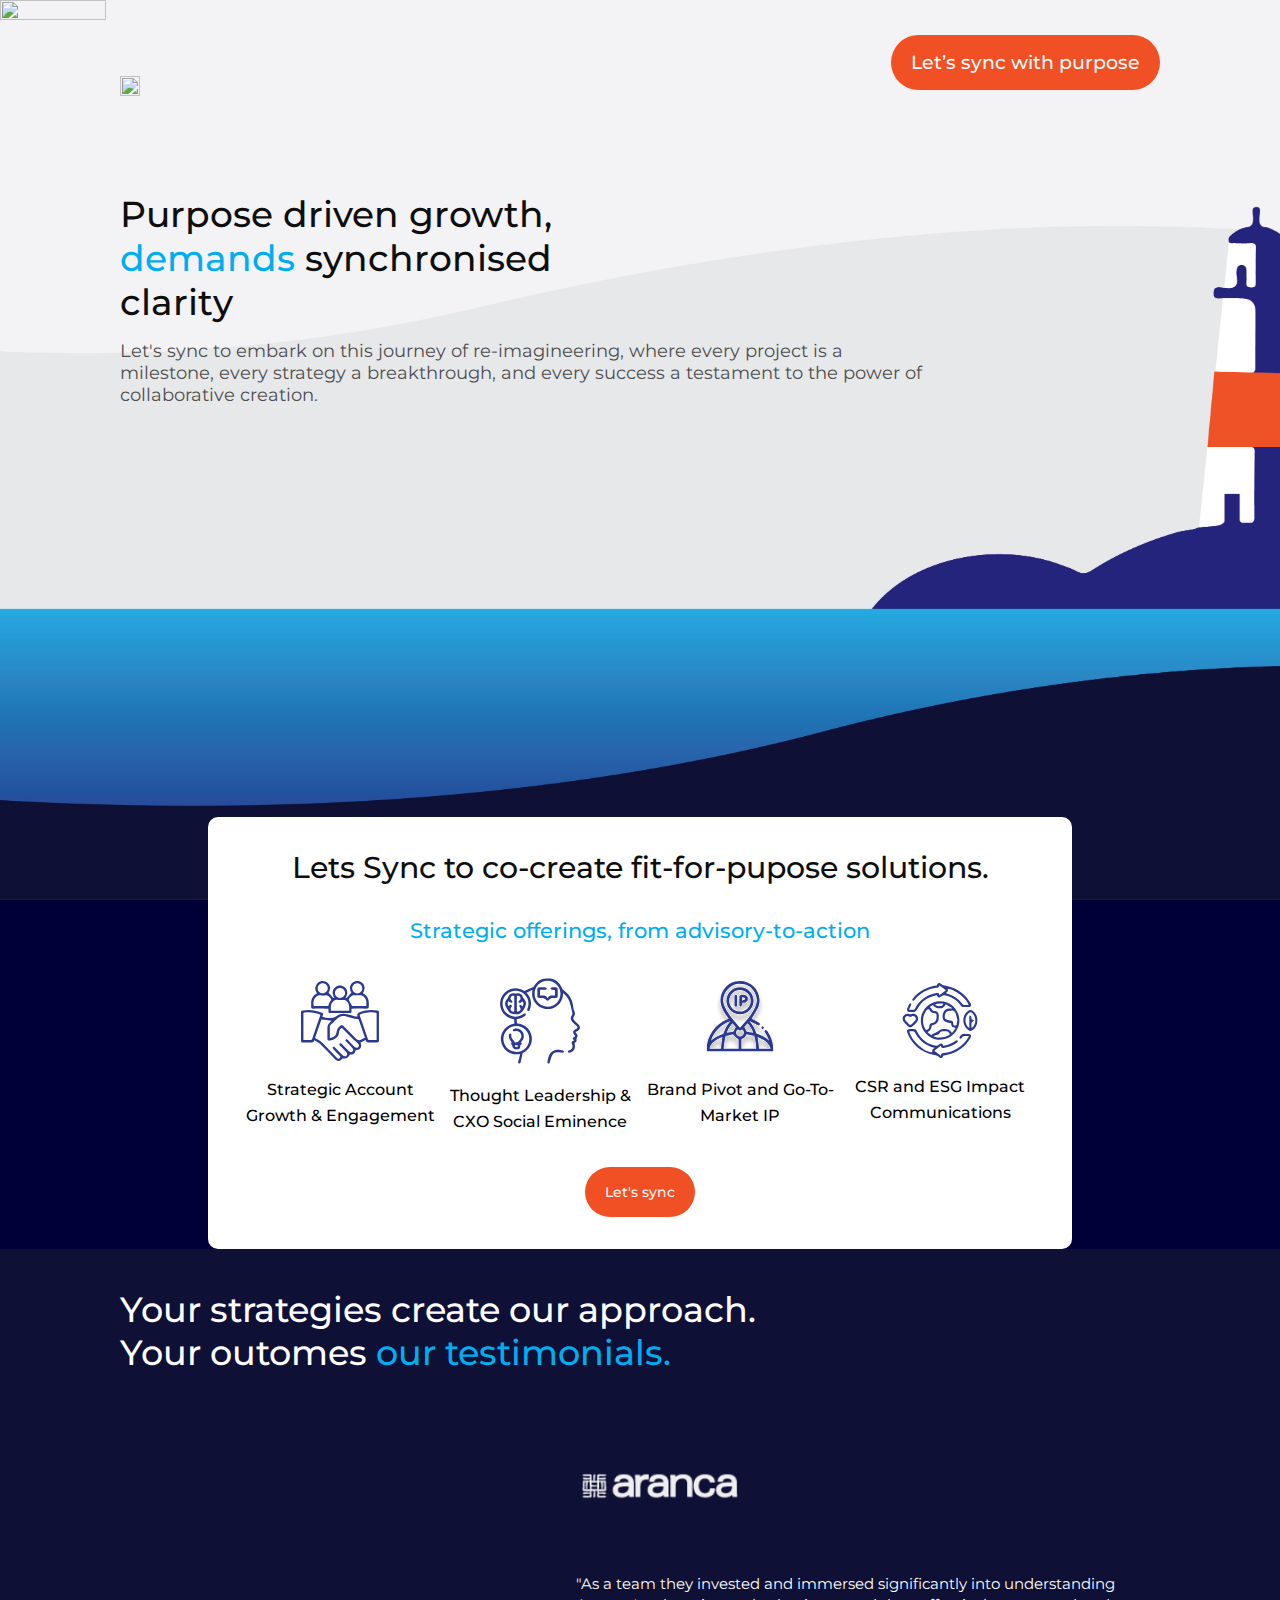
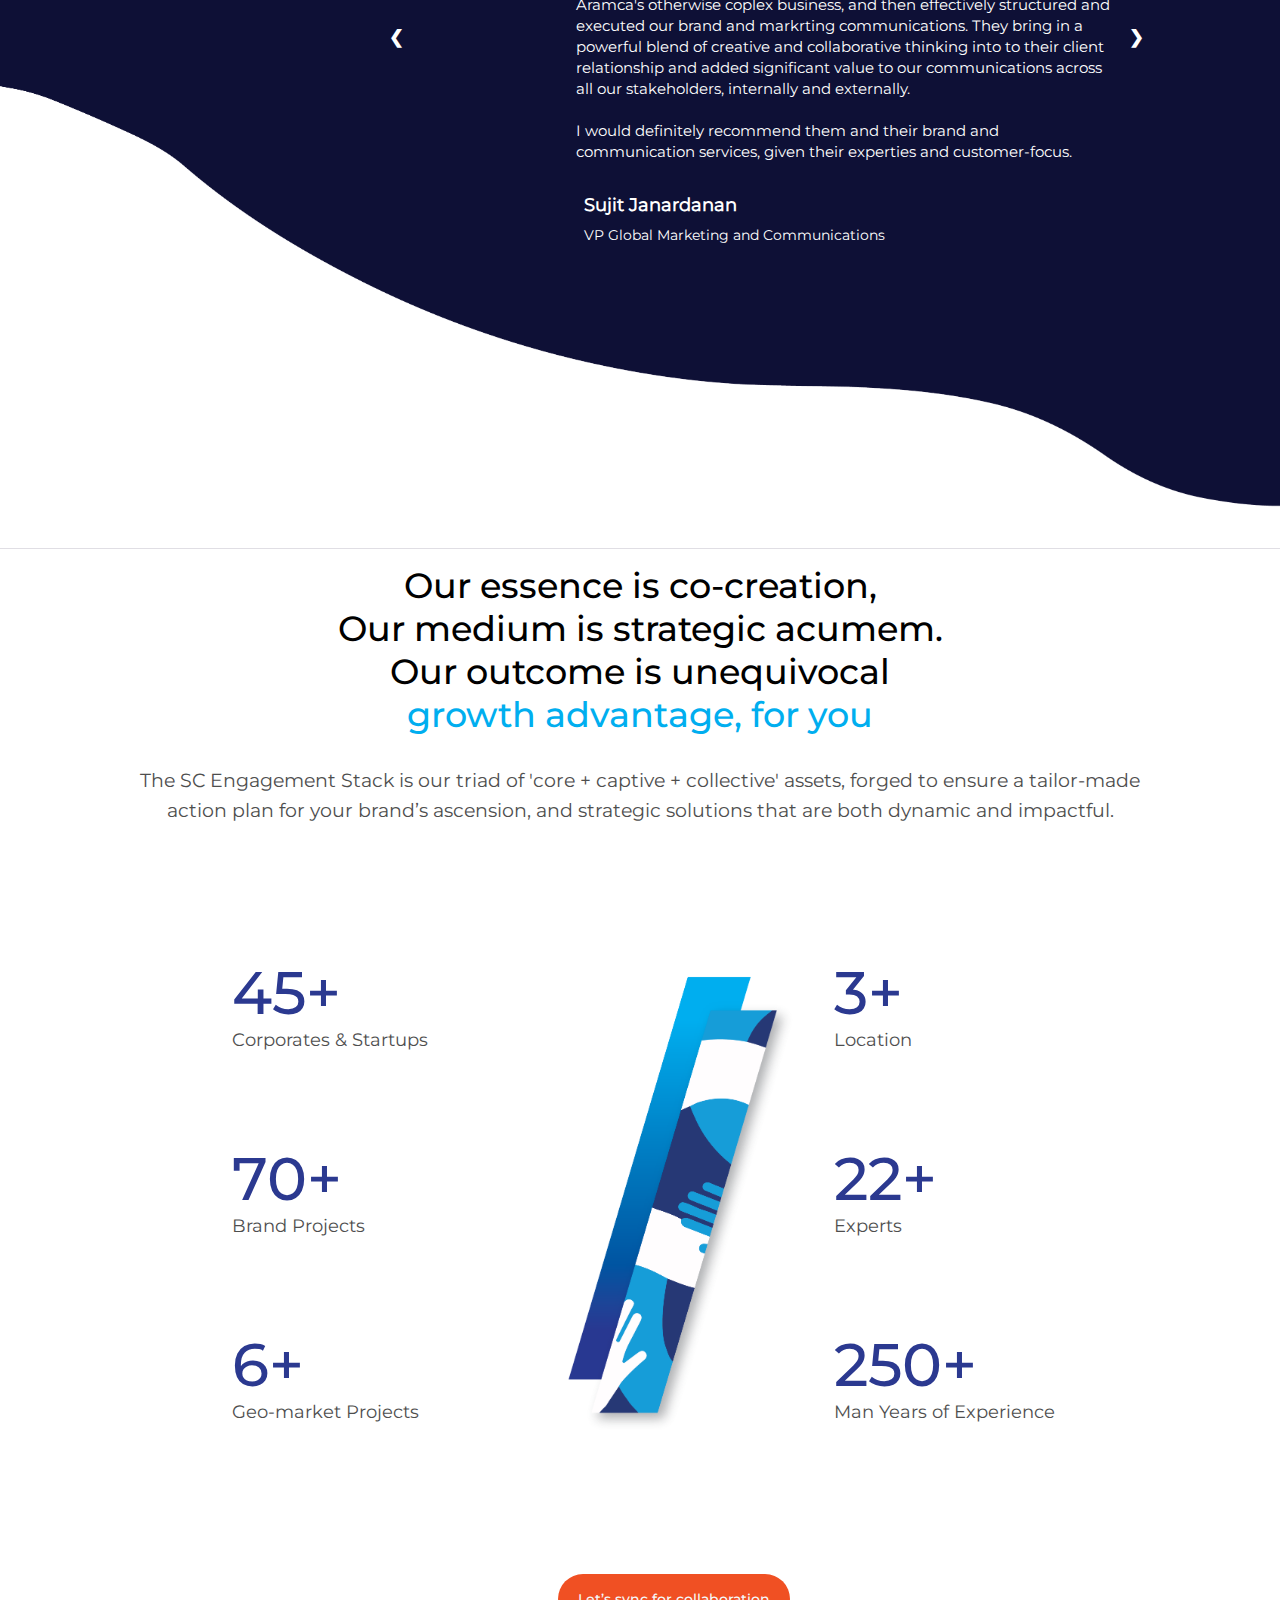
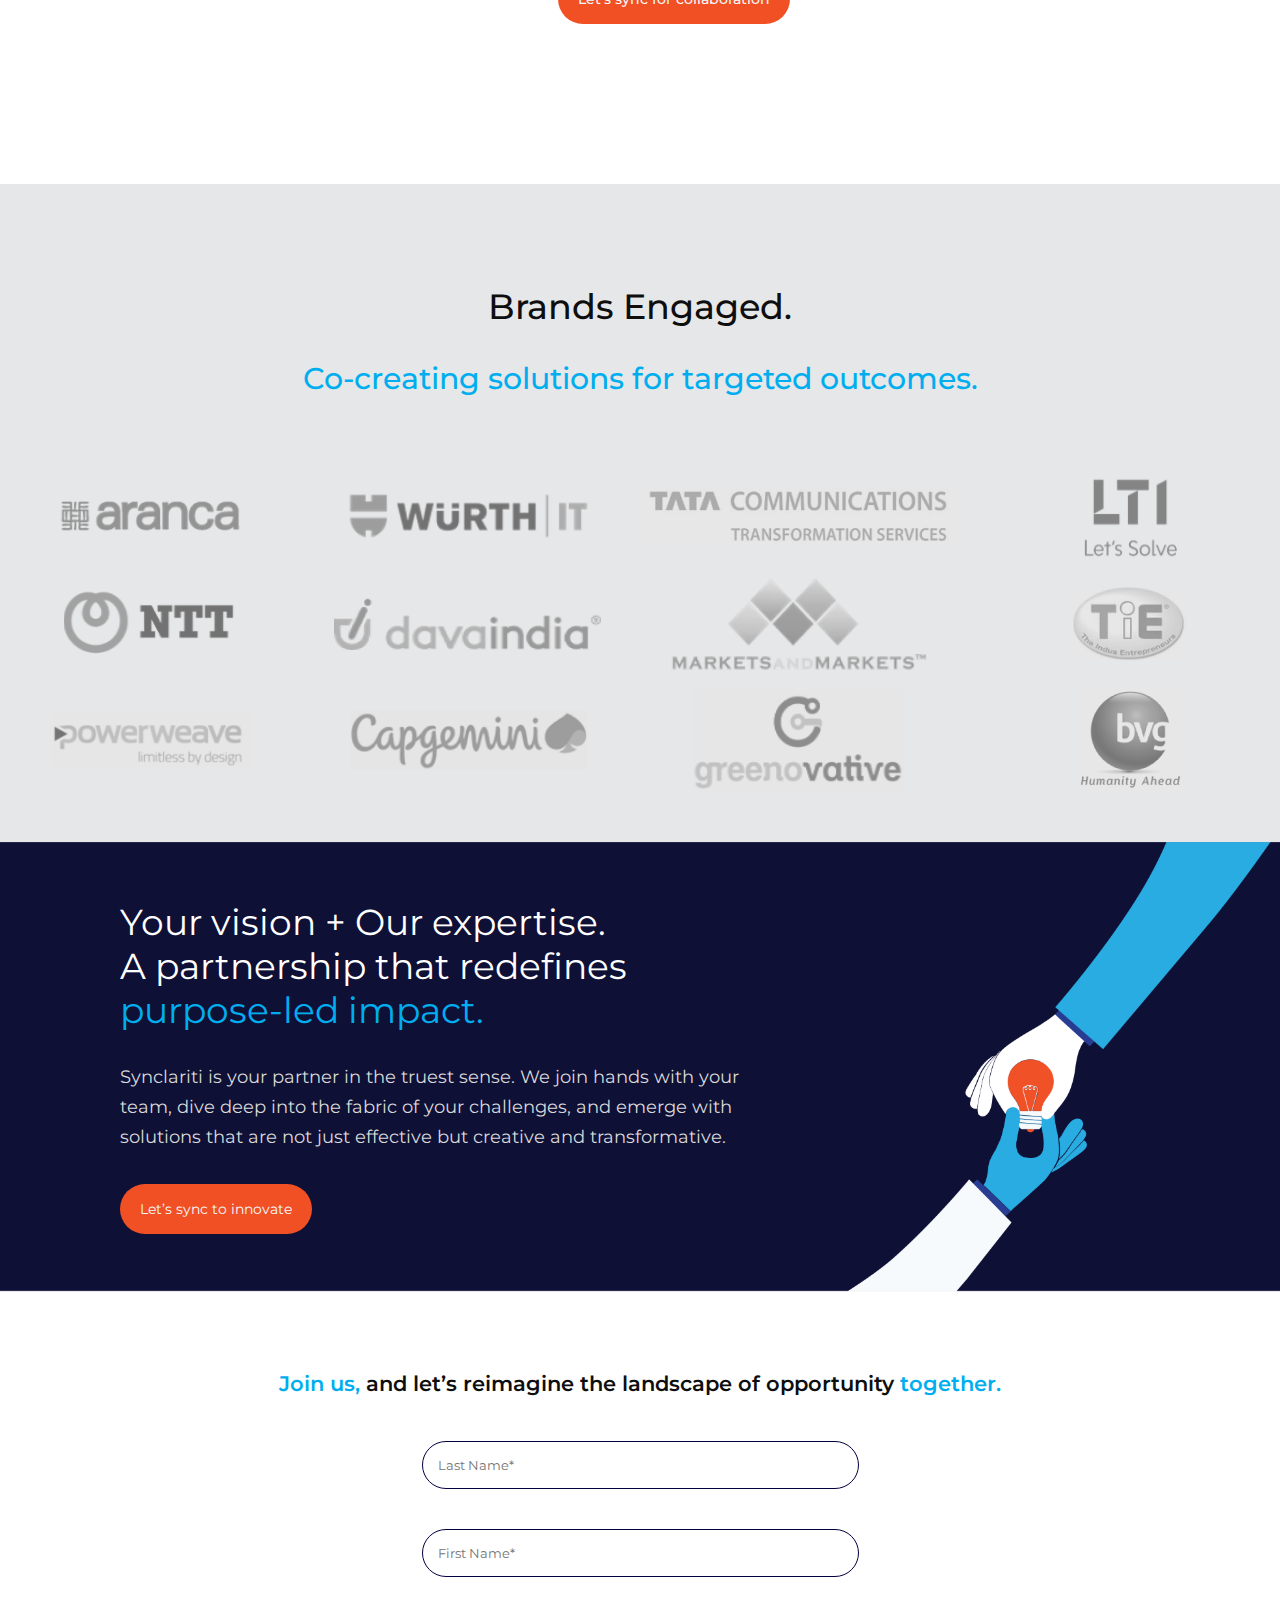
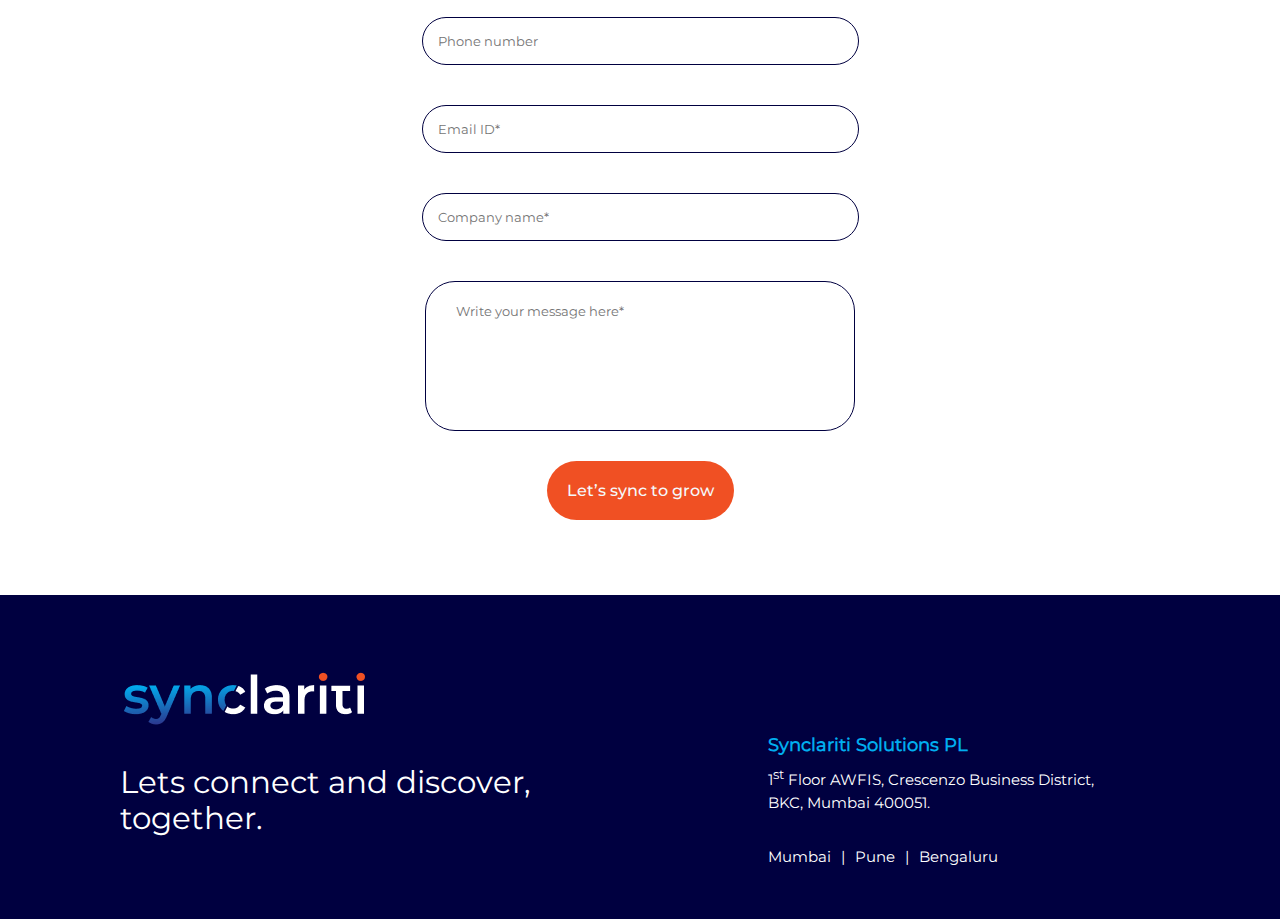
==== synclariti/index.html @ 6f20630c "added sync site" ====
<!DOCTYPE html>
<html lang="en">

<head>
    <meta charset="UTF-8">
    <meta name="viewport" content="width=device-width, initial-scale=1.0">
    <link rel="stylesheet" href="style.css" />
    <link rel="preconnect" href="https://fonts.googleapis.com">
    <link rel="preconnect" href="https://fonts.gstatic.com" crossorigin>
    <link href="https://fonts.googleapis.com/css2?family=Montserrat:ital,wght@0,100..900;1,100..900&display=swap"
        rel="stylesheet">
    <title>Synclariti</title>
</head>

<body>
    <div class="custom-conatiner menu-wrapper" id="menu-wrapper">
        <div class="logo-wrapper">
            <img loading="lazy"
                src="https://cdn.builder.io/api/v1/image/assets/TEMP/ea1a402ba378a4f7517fbd61ade3b7b4568b578789d5c1978afd604f2c30539d?"
                class="orange-icon" />
            <img loading="lazy"
                src="https://cdn.builder.io/api/v1/image/assets/TEMP/a5e88022f7d9d9c5d3aa1eba8a6ec6a5436bbf767957d8e5ebe61a627350c5ad?"
                class="logo-img" />
        </div>
        <a class="sync-button" href="#contact-form">Let’s sync with purpose</a>
    </div>
    <!-- first-section-banner -->
    <div class="custom-conatiner first-section-banner">
        <div class="hero-info">
            <div class="hero-heading">Purpose driven growth,
                <span>demands</span> synchronised clarity
            </div>
            <div class="hero-desc">
                Let's sync to embark on this journey of re-imagineering, where every project is a milestone, every
                strategy
                a breakthrough, and every success a testament to the power of collaborative creation.
            </div>
        </div>
        <div class="visible-mobile"></div>
    </div>
    <div class="custom-conatiner solution-section-container">
        <div class="solution-section-wrapper">
            <div class="soultion-heading">Lets Sync to co-create fit-for-pupose solutions.</div>
            <div class="solution-info">Strategic offerings, from advisory-to-action</div>
            <div class="solution-multi-wrapper">
                <div><img src="asstes/Layer_1.svg" alt="img-icons" />
                    <span>Strategic Account Growth & Engagement</span>
                </div>
                <div><img src="asstes/Layer_1 (1).svg" alt="img-icons" /><span>Thought Leadership &
                        CXO Social Eminence</span></div>
                <div><img src="asstes/Layer_1 (2).svg" alt="img-icons" /><span>Brand Pivot and
                        Go-To-Market IP</span></div>
                <div><img src="asstes/Layer_1 (3).svg" alt="img-icons" /><span>CSR and ESG Impact Communications</span>
                </div>
            </div>
            <a class="sync-to" href="#contact-form">Let's sync</a>

        </div>
    </div>
    <!-- TestimonialBanner-section -->
    <div class="custom-conatiner TestimonialBanner">
        <div class="testimonials-heading">Your strategies create our approach.</div>
        <div class="testimonials-heading">Your outomes <span style="color: #00AEEF;">our testimonials.</span></div>
        <!-- <div class="testimonials-info-wrapper">
            <div class="info-heading">
                <div><img src="asstes/circle-img.png" alt="circle-img" /></div>
                <div><img src="asstes/testimonials-logo.png" alt="logo" /></div>
            </div>
            <div class="content-details">
                <div class="testimonials-description">"As a team they invested and immersed significantly into
                    understanding Aramca's otherwise coplex business, and then effectively structured and executed our
                    brand and markrting communications. They bring in a powerful blend of creative and collaborative
                    thinking into to their client relationship and added significant value to our communications across
                    all our stakeholders, internally and externally.
                    <br>
                    <br>
                    I would definitely recommend them and their brand and communication services, given their experties
                    and customer-focus.
                </div>
                <div class="name-heading">Sujit Janardanan</div>
                <div class="descri-text">vp Global Marketing and Communications</div>
            </div>


        </div> -->
        <div class="slideshow-container">
            <div class="mySlides fade">
                <div class="slide">
                    <div class="testimonials-info-wrapper">
                        <div class="info-heading">
                            <!-- <div><img src="asstes/circle-img.png" alt="circle-img" style="display: none;" /></div> -->
                            <div class="silder-logo"><img src="asstes/testimonials-logo.png" alt="logo" /></div>
                        </div>
                        <div class="content-details">
                            <div class="testimonials-description">"As a team they invested and immersed significantly
                                into
                                understanding Aramca's otherwise coplex business, and then effectively structured and
                                executed our
                                brand and markrting communications. They bring in a powerful blend of creative and
                                collaborative
                                thinking into to their client relationship and added significant value to our
                                communications across
                                all our stakeholders, internally and externally.
                                <br>
                                <br>
                                I would definitely recommend them and their brand and communication services, given
                                their experties
                                and customer-focus.
                            </div>
                            <div class="name-heading">Sujit Janardanan</div>
                            <div class="descri-text">VP Global Marketing and Communications</div>
                        </div>


                    </div>
                </div>


            </div>
            <div class="mySlides fade">
                <div class="slide">
                    <div class="testimonials-info-wrapper">
                        <div class="info-heading">
                            <!-- <div><img src="asstes/circle-img.png" alt="circle-img" /></div> -->
                            <div class="silder-logo"><img src="asstes/NIIT_Technologies_Logo.png" alt="logo" /></div>
                        </div>
                        <div class="content-details">
                            <div class="testimonials-description">NIIT Technologies leveraged teams capabilities in a
                                multi-year engagement for various marketing initiatives . They helped us in ramping our
                                thought-leadership content creation, and branding initiatives faster and better.
                                They responsive and agile with the right thought process, good industry knowledge, and
                                capability to help us equally well with strategy and execution. 

                                <br>
                                <br>
                                I would definitely recommend them and their brand and communication services, given
                                their experties
                                and customer-focus.
                            </div>
                            <div class="name-heading">Satinder Juneja
                            </div>
                            <div class="descri-text">Head of Marketing and Communications
                            </div>
                        </div>


                    </div>
                </div>


            </div>
            <div class="mySlides fade">
                <div class="slide">
                    <div class="testimonials-info-wrapper">
                        <div class="info-heading">
                            <!-- <div><img src="asstes/circle-img.png" alt="circle-img" /></div> -->
                            <div class="silder-logo"><img src="asstes/TCTS_logo-White.png" alt="logo" /></div>
                        </div>
                        <div class="content-details">
                            <div class="testimonials-description">"TCTS was getting its 10th year as a globally
                                impacting business, and we wanted to take that as an opportunity to re-enegergize our
                                brand promise across business stakeholders. Ringing-In was conceptualized with an
                                insightful understanding by 3pointlight of the business and the message that needed to
                                touch all. This relevant and re-energised promise helped us reach audiences across our
                                global ecosystem of employees, customers, principals, partners and influencers.  It
                                surely is a creative, yet insightful choice for complex, enterprise wide branding.”

                            </div>
                            <div class="name-heading">Vaibhav Dongre
                            </div>
                            <div class="descri-text">GM and Global Head of Marketing
                            </div>
                        </div>


                    </div>
                </div>


            </div>
            <a class="prev" onclick="plusSlides(-1)">❮</a>
            <a class="next" onclick="plusSlides(1)">❯</a>
        </div>
        <div class="mobile-device-banner"></div>
    </div>
    <!-- Our-values- section -->
    <div class="custom-conatiner Our-values">
        <div class="Our-values-heading">
            Our essence is co-creation,
            <br />Our medium is strategic acumem.<br />
            Our outcome is unequivocal
            <br />
            <span>growth advantage, for you</span>
        </div>
        <div class="our-deatils">
            The SC Engagement Stack is our triad of 'core + captive + collective'
            assets, forged to ensure a tailor-made action plan for your brand’s
            ascension, and strategic solutions that are both dynamic and impactful.
        </div>
        <div class="our-values-wrapper">
            <div class="inner-values-wrapper">
                <div class="left-section-values">
                    <div class="values-wrapper">
                        <div class="values-title">45+</div>
                        <div class="values-heading">Corporates & Startups</div>
                        <div class="values-title" style="margin-top: 91px">70+</div>
                        <div class="values-heading">Brand Projects</div>
                        <div class="values-title" style="margin-top: 91px">6+</div>
                        <div class="values-heading">Geo-market Projects</div>
                    </div>
                </div>
                <div class="left-section-values cross-img-container-position">
                    <div class="values-wrapper cross-img-position">
                        <img src="asstes/Synclariti Banner-4.png" alt="midddel-img" />
                    </div>
                </div>

                <div class="left-section-values">
                    <div class="values-wrapper">
                        <div class="values-title">3+</div>
                        <div class="values-heading">Location</div>
                        <div class="values-title" style="margin-top: 91px">22+</div>
                        <div class="values-heading">Experts</div>
                        <div class="values-title" style="margin-top: 91px">250+</div>
                        <div class="values-heading">Man Years of Experience</div>
                    </div>
                </div>
            </div>
            <div class="btn-sunc-wrapper">
                <a class="sync-for" href="#contact-form">Let’s sync for collaboration</a>
            </div>
        </div>
    </div>

    <!-- brands-section -->
    <div class="custom-conatiner brands-section">
        <div class="brands-title">Brands Engaged.</div>
        <div class="brand-heading">Co-creating solutions for targeted outcomes.</div>
        <div class="brands-img-wrapper">
            <!-- <img src="asstes/Brands-img.png" alt="brands-img" /> -->
            <div class="tata-logo">
                <img src="asstes/aranca-img.png" alt="aranca-img" />
            </div>
            <div class="tata-logo">
                <img src="asstes/wurth-it.png" alt="wurth-img" />
            </div>
            <div class="tata-logo">
                <img src="asstes/TATA.png" alt="tata-img" />
            </div>
            <div class="mobile-size">
                <img src="asstes/LTI.png" alt="lti-img" />
            </div>
            <div>
                <img src="asstes/NTT.png" alt="nti-img" />
            </div>
            <div class="tata-logo">
                <img src="asstes/davaindia.png" alt="davaindia-img" />
            </div>
            <div class="tata-logo">
                <img src="asstes/Marktes.png" alt="market-img" />
            </div>
            <div class="mobile-size">
                <img src="asstes/TIE.png" alt="tie-img" />
            </div>
            <div class="tata-logo">
                <img src="asstes/powerwave.png" alt="powerwaves-img" />
            </div>
            <div>
                <img src="asstes/capgemini.png" alt="capgemini-img" />
            </div>
            <div class="tata-logo">
                <img src="asstes/greenovative.png" alt="greenovative
            -img" />
            </div>
            <div class="mobile-size">
                <img src="asstes/bvg.png" alt="bvg-img" />
            </div>
        </div>
    </div>
    <!-- your-vision-section -->
    <div class="custom-conatiner vision-wrapper">
        <div class="vision-deatils-wrapper">
            <div class="vision-heading"> Your vision + Our expertise.
                <br />
                A partnership that redefines
                <br />
                <span>purpose-led impact.</span>
            </div>
            <div class="vision-description"> Synclariti is your partner in the truest sense. We join hands with
                your team, dive deep into the fabric of your challenges, and emerge
                with solutions that are not just effective but creative and
                transformative.</div>
            <button class="vision-sync-to" type="submit">Let’s sync to innovate</button>
        </div>
        <!-- <div class="vision-img-wrapper"></div> -->
    </div>
    <div class="vision-deatils-wrapper-mobile"></div>
    <!-- contact feom deatils -->
    <div class="custom-conatiner contact-form" id="contact-form">
        <div class="contact-form-wrapper">
            <div class="contact-heading">
                <span style="color: rgba(0, 174, 239, 1)">Join us,</span>
                and let’s reimagine the landscape of opportunity
                <span style="color: rgba(0, 174, 239, 1)">together.</span>
            </div>
            <div class="fill-details-wrapper">
                <input class="contact-name" placeholder="Last Name*" type="text"></input>
                <input div class="contact-name" placeholder="First Name*" type="text"></input>
                <input div class="contact-name" placeholder="Phone number" type="number"></input>
                <input div class="contact-name" placeholder="Email ID*" type="email"></input>
                <input div class="contact-name" placeholder="Company name*" type="text"></input>
                <input div class="contact-msg" placeholder="Write your message here*" type="text"></input>
                <a class="contact-grow" href="#contact-form">Let’s sync to grow</a>
                <!-- <form>
                    <div class="contact-name">
                        Last Name*:
                        <input type="text" name="lastname" required>
                    </div>
                    <div class="contact-name">
                        First Name*:
                        <input type="text" name="firstname" required>
                    </div>
                    <div class="contact-name">
                        Phone Number:
                        <input type="tel" name="phonenumber">
                    </div>
                    <div class="contact-name">
                        Email ID*:
                        <input type="email" name="email" required>
                    </div>
                    <div class="contact-name">
                        Company Name*:
                        <input type="text" name="companyname" required>
                    </div>
                    <div class="contact-msg">
                        
                        <textarea name="message" required>Write your message here*:</textarea>
                    </div>
                    <button class="contact-grow" type="submit">Let’s sync to grow</button>
                </form> -->
            </div>
        </div>
    </div>
    <!-- footer-section start -->
    <div class="custom-conatiner footer-section">
        <div class="white-logo"><img src="asstes/Logo-white.png" alt="logo-white" /></div>
        <div class="footer-content-wrapper">
            <div class="heading-text-footer">Lets connect and discover, together.</div>
            <div class="footer-second-section-wrapper">
                <div class="footer-second-section-heading"> Synclariti Solutions PL</div>
                <div class="loaction-name">1<sup>st</sup> Floor AWFIS, Crescenzo Business District,</div>
                <div class="loaction-name">BKC, Mumbai 400051.</div>
                <div class="loaction-wrapper">
                    <div class="loaction-name">Mumbai</div>
                    <span class="loaction-name">|</span>
                    <div class="loaction-name">Pune</div>
                    <span class="loaction-name">|</span>
                    <div class="loaction-name">Bengaluru</div>
                </div>
            </div>

        </div>
    </div>

    <script>
        let slideIndex = 1;
        showSlides(slideIndex);

        function plusSlides(n) {
            showSlides(slideIndex += n);
        }

        function currentSlide(n) {
            showSlides(slideIndex = n);
        }

        function showSlides(n) {
            let i;
            let slides = document.getElementsByClassName("mySlides");
            let dots = document.getElementsByClassName("dot");
            if (n > slides.length) { slideIndex = 1 }
            if (n < 1) { slideIndex = slides.length }
            for (i = 0; i < slides.length; i++) {
                slides[i].style.display = "none";
            }
            for (i = 0; i < dots.length; i++) {
                dots[i].className = dots[i].className.replace(" active", "");
            }
            slides[slideIndex - 1].style.display = "block";
            dots[slideIndex - 1].className += " active";
        }
    </script>
    <script>
        // window.addEventListener('scroll', () => {
        //     document.getElementById('menu-wrapper').style.backgroundColor = window.scrollY !== 0 ? 'white' : 'transparent';
        // })

        window.addEventListener('scroll', () => {
            const menuWrapper = document.getElementById('menu-wrapper');
            if (window.scrollY !== 0) {
                menuWrapper.classList.add('scrolled');
                menuWrapper.classList.remove('unscrolled');
            } else {
                menuWrapper.classList.remove('scrolled');
                menuWrapper.classList.add('unscrolled');
            }
        });

    </script>
</body>

</html>
---- synclariti/style.css ----
* {
  box-sizing: border-box;
  padding: 0;
  margin: 0;
}

body {
  width: 100%;
  padding: 0;
  margin: 0;
}

@font-face {
  font-family: Montserrat-Medium;
  src: url(fonts/Montserrat-Medium.ttf);
}

@font-face {
  font-family: Montserrat-Regular;
  src: url(fonts/Montserrat-Regular.ttf);
}

@font-face {
  font-family: Montserrat-SemiBold;
  src: url(fonts/Montserrat-SemiBold.ttf);
}

.menu-wrapper {
  display: flex;
  /* gap: 20px; */
  justify-content: space-between;
  position: fixed;
  z-index: 99999;
  width: 100%;
  height: 100px;
}

.scrolled {
  background-color: #fff;
  -webkit-box-shadow: 0 8px 6px -6px white;
  -moz-box-shadow: 0 8px 6px -6px white;
  box-shadow: 0 8px 6px -6px white;
}

@media (max-width: 991px) {
  .menu-wrapper {
    flex-wrap: wrap;
  }
}

.logo-wrapper {
  display: flex;
  align-items: flex-start;
  gap: 20px;
}

.orange-icon {
  aspect-ratio: 1.33;
  object-fit: auto;
  object-position: center;
  width: 106px;
  fill: #ef5325;
  align-self: start;
  max-width: 100%;
  position: absolute;
  top: 0;
  left: 0;
}

.logo-img {
  aspect-ratio: 4.17;
  object-fit: auto;
  object-position: center;
  width: fit-content;
  align-self: end;
  margin-top: 24px;
  flex-grow: 1;
  flex-basis: 0;
}

.sync-button {
  justify-content: center;
  border-radius: 100px;
  background-color: #f05023;
  align-self: end;
  margin-top: 26px;
  color: #f5f8fa;
  padding: 16px 20px;
  font: 500 19px Montserrat, sans-serif;
  cursor: pointer;
  margin-bottom: 10px;
  &:hover {
    opacity: 0.9;
  }
}

.custom-conatiner {
  padding: 0px 120px;
  /* margin: 0px 30px; */
}
a {
  text-decoration: none;
}
/* first-section-banner */
.first-section-banner {
  width: 100%;
  /* background-image: url(asstes/Synclariti\ Banner-09.png); */
  background-image: url(asstes/Web\ Banner\ 1st.jpg);

  background-repeat: no-repeat;
  background-position: center center;
  width: 100%;
  height: 100vh;
  object-fit: contain;
  background-size: cover;
}

.hero-info {
  width: 40%;
  padding-top: 18.5%;
  display: flex;
  flex-direction: column;
  gap: 1rem;
}

.hero-heading {
  font-size: 33px;
  color: #0e0e0e;
  font-family: Montserrat-Medium;
}

.hero-heading span {
  color: #00aeef;
}

.hero-desc {
  color: #4e4e4e;
  font-family: Montserrat-Regular;
  font-size: 18px;
  min-width: 810px;
}

.solution-section-container {
  display: flex;
  justify-content: center;
  align-items: center;
  background-color: #000039;
}

.solution-section-wrapper {
  background-color: #ffffff;
  margin: auto 0;
  display: flex;
  flex-direction: column;
  text-align: center;
  margin-top: -8%;
  gap: 2rem;
  padding: 2rem;
  border-radius: 10px;
}

.soultion-heading {
  font-size: 30px;
  color: #0e0e0e;
  font-family: Montserrat-Medium;
}

.solution-info {
  font-size: 21px;
  color: #00aeef;
  font-family: Montserrat-Medium;
}

.solution-multi-wrapper {
  display: flex;
  justify-content: center;
  align-items: center;
  flex: 1;
  gap: 4rem;
}
.solution-multi-wrapper div {
  display: flex;
  flex-direction: column;
  justify-content: cente1;
  align-items: center;
  gap: 1rem;
  width: 200px;
  /* height: 150px; */
  /* border: 2px solid red; */
  img {
    width: 80px;
  }
}
.solution-multi-wrapper div span {
  color: black;
  line-height: 26px;
  font-family: Montserrat-Medium;
}
.sync-to {
  cursor: pointer;
  border: none;
  border-radius: 100px;
  background-color: #f05023;
  align-self: center;
  margin-top: 129px;
  color: #f5f8fa;
  padding: 16px 20px;
  font: 500 14px Montserrat, sans-serif;
  margin: auto 0;
  &:hover {
    opacity: 0.9;
  }
}

/* TestimonialBanner-section */
.TestimonialBanner {
  background-image: url(asstes/Synclariti\ Banner-2.png);
  background-repeat: no-repeat;
  background-position: center center;
  width: 100%;
  height: 100vh;
  object-fit: contain;
  background-size: cover;
  display: flex;
  flex-direction: column;
  padding-top: 3%;
}

.testimonials-heading {
  color: #ffffff;
  font: 500 35px Montserrat, sans-serif;
  text-align: left;
  /* padding-left: 7%; */
}

.testimonials-info-wrapper {
  padding-top: 3%;
}

.content-details {
  width: 60%;
  margin-left: 3rem;
  float: right;
  display: flex;
  flex-direction: column;
}

.info-heading {
  display: flex;
  flex-direction: row;
  justify-content: center;
  align-items: center;
  gap: 1rem;
  width: 90%;
  margin-left: 1rem;
}

.testimonials-description {
  margin-top: 1rem;
  float: right;
  color: #ffffff;
  font-family: Montserrat-Regular;
  font-size: 15px;
  line-height: 1.4;
  padding: 0px 40px;
}

.name-heading {
  color: #ffffff;
  font-size: 18px;
  font-family: Montserrat-Regular;
  margin-top: 2rem;
  font-weight: bolder;
  margin-left: 3rem;
}

.descri-text {
  color: #ffffff;
  font-size: 14px;
  font-family: Montserrat-Regular;
  margin-top: 10px;
  margin-left: 3rem;
}

.slideshow-container {
  max-width: 1500px;
  position: relative;
  margin: auto;
  right: 0%;
  top: -15%;

  /* border: 2px solid red; */
}

.mySlides {
  height: 300px;
}

.fade {
  background: none;
}

.prev,
.next {
  cursor: pointer;
  position: absolute;
  top: 50%;
  width: auto;
  padding: 16px;
  margin-top: -22px;
  color: white;
  font-weight: bold;
  font-size: 18px;
  transition: 0.6s ease;
  border-radius: 0 3px 3px 0;
  user-select: none;
}
.prev {
  right: 740px;
}
.silder-logo {
  width: 200px;
  margin-left: 7rem !important;
  margin-bottom: 2rem;

  img {
    width: 200px;
  }
}

/* Position the "next button" to the right */
.next {
  right: 0;
  border-radius: 3px 0 0 3px;
}

/* Our-values- section  */
.Our-values {
  width: 100%;
  text-align: center;
  display: flex;
  flex-direction: column;
  align-items: center;
}

.Our-values-heading {
  color: black;
  text-align: center;
  font: 500 45px Montserrat, sans-serif;
  font-family: Montserrat-Medium;
}

.Our-values-heading span {
  color: rgba(0, 174, 239, 1);
}

.our-deatils {
  color: #4e4e4e;
  text-align: center;
  margin-top: 30px;
  font: 398 19px / 30px Montserrat, sans-serif;
  padding: 0px 50px;
}

.our-values-wrapper {
  align-self: center;
  width: 100%;
  margin: 100px 0 0 67px;
  margin-bottom: 10rem;
}

.inner-values-wrapper {
  gap: 20px;
  display: flex;
  flex: 1;
  flex-direction: row;
  justify-content: center;
}

.left-section-values {
  display: flex;
  flex-direction: column;
  line-height: normal;
  width: 27%;
  margin-left: 0px;
}

.values-wrapper {
  display: flex;
  margin-top: 30px;
  flex-direction: column;
  font-size: 60px;
  color: #2b3990;
  font-weight: 500;
  text-align: left;
}

.values-title {
  font-family: Montserrat, sans-serif;
}

.values-heading {
  color: #4e4e4e;
  font: 400 18px Montserrat, sans-serif;
}

.btn-sunc-wrapper {
  width: 100%;
  display: flex;
  justify-content: center;
  align-items: center;
}

.sync-for {
  cursor: pointer;
  border: none;
  border-radius: 100px;
  background-color: #f05023;
  align-self: start;
  margin-top: 129px;
  color: #f5f8fa;
  padding: 16px 20px;
  font: 500 14px Montserrat, sans-serif;
  &:hover {
    opacity: 0.9;
  }
}

/* brands-section */
.brands-section {
  display: flex;
  flex-direction: column;
  /* justify-content: center; */
  align-items: center;
  gap: 10px;
  background-color: #e6e7e8;
  width: 100%;
  height: auto;
  padding: 50px 0px;
}

.brands-title {
  color: #0e0e0e;
  font-size: 35px;
  line-height: 50px;
  font-family: Montserrat-Medium;
  text-align: center;
  margin-top: 3rem;
}

.brand-heading {
  color: #00aeef;
  font-size: 30px;
  line-height: 73px;
  font-family: Montserrat-Medium;
  text-align: center;
}

.brands-img-wrapper {
  width: 70%;
  margin-top: 9rem;
  flex-wrap: wrap;
  column-gap: 3rem;
  row-gap: 3rem;
  flex: 1;
  display: grid;
  grid-template-columns: 1fr 1fr 1fr 1fr;
  margin: auto 0;
  margin-top: 3rem;
}

.brands-img-wrapper div {
  display: flex;
  justify-content: center;
  align-items: center;
}

/* vision-wrapper-section */
.vision-wrapper {
  width: 100%;
  height: 450px;
  display: flex;
  flex-direction: column;
  justify-content: center;
  background-image: url(asstes/Synclariti\ Banner-3.png);
  background-repeat: no-repeat;
  background-position: center center;
  object-fit: contain;
  background-size: cover;
}

.vision-deatils-wrapper {
  display: flex;
  flex-direction: column;
  justify-content: center;
  align-items: start;
  line-height: normal;
  width: 61%;
  height: auto;
  margin-left: 0px;
  padding: 30px 0;
}

.vision-heading {
  color: #ffffff;
  font: 36px Montserrat, sans-serif;
}

.vision-heading span {
  color: rgba(0, 174, 239, 1);
}

.vision-description {
  color: #d9d9d9;
  margin-top: 30px;
  font: 400 22px/30px Montserrat, sans-serif;
}

.vision-sync-to {
  justify-content: center;
  border-radius: 100px;
  background-color: #f05023;
  align-self: start;
  color: #f5f8fa;
  padding: 16px 20px;
  font: 14px Montserrat, sans-serif;
  margin-top: 2rem;
  border: none;
  cursor: pointer;
  &:hover {
    opacity: 0.9;
  }
}

/* .vision-img-wrapper {
  display: flex;
  flex-direction: column;
  line-height: normal;
  width: 39%;
  margin-left: 20px;
  background-image: url(asstes/hand-img.png);
  height: auto;
  background-position: center center;
  object-fit: contain;
} */

/* contact-form-section */
.contact-form {
  background-color: #ffffff;
  width: 100%;
  height: auto;
  display: flex;
  justify-content: center;
  align-items: center;
}

.contact-form-wrapper {
  width: 85%;
  padding: 75px 0px;
}

.contact-heading {
  width: 100%;
  text-align: center;
  margin: auto 0;
  color: #0e0e0e;
  text-align: center;
  align-self: stretch;
  font: 600 21px/34px Montserrat, sans-serif;
}

.fill-details-wrapper {
  margin: auto 0;
  display: flex;
  flex-direction: column;
  align-items: center;
}
.contact-name {
  font-family: Montserrat, sans-serif;
  border-radius: 50px;
  border-color: rgba(0, 0, 64, 1);
  border-style: solid;
  border-width: 1px;
  margin-top: 40px;
  width: 437px;
  max-width: 100%;
  align-items: start;
  justify-content: center;
  padding: 15px 15px;
  cursor: pointer;
}

.contact-msg {
  font-family: Montserrat, sans-serif;
  border-radius: 30px;
  border-color: rgba(0, 0, 64, 1);
  border-style: solid;
  border-width: 1px;
  margin-top: 40px;
  width: 430px;
  max-width: 100%;
  align-items: start;
  padding: 21px 30px 111px;
}

.contact-grow {
  border: none;
  cursor: pointer;
  justify-content: center;
  border-radius: 100px;
  background-color: #f05023;
  margin-top: 30px;
  color: #f5f8fa;
  padding: 20px 20px;
  font: 500 16px Montserrat, sans-serif;
  &:hover {
    opacity: 0.9;
  }
}

/* footer-section */
.footer-section {
  width: 100%;
  height: auto;
  background-color: #000040;
  padding: 50px 0px;
}

.white-logo {
  margin-left: 120px;
  padding-top: 100px;
}

.footer-content-wrapper {
  display: flex;
  flex-direction: row;
  justify-content: space-between;
}

.heading-text-footer {
  color: #ffffff;
  line-height: 60px;
  font-size: 45px;
  font-family: Montserrat-Regular;
  width: 35%;
  margin-left: 8rem;
  margin-top: 2rem;
}

.footer-second-section-wrapper {
  width: 35%;
}

.footer-second-section-heading {
  color: rgba(0, 174, 239, 1);
  font-family: Montserrat-Regular;
  font-size: 18px;
  margin-bottom: 5px;
  line-height: 150%;
  font-weight: bolder;
}

.loaction-wrapper {
  margin-top: 2rem;
  display: flex;
  flex-direction: row;
  gap: 10px;
}

.loaction-name {
  font: 18px/100% Montserrat, sans-serif;
  color: white;
  line-height: 150%;
}

.visible-mobile {
  display: none;
}

.vision-deatils-wrapper-mobile {
  display: none;
}
.mobile-device-banner {
  display: none;
}
/** MEDIA QUERY STARTED */

@media only screen and (min-width: 320px) and (max-width: 768px) {
  .visible-mobile {
    width: 100%;
    /* background-image: url(asstes/Synclariti\ Banner-09.png); */
    background-image: url(asstes/Web\ Banner\ 1st.jpg);
    background-repeat: no-repeat;
    background-position: center center;
    width: 100%;
    object-fit: contain;
    background-size: contain;
    display: block;
    height: 500px;
    margin-top: -160px;
  }

  .vision-deatils-wrapper-mobile {
    display: block;
    width: 100%;
    height: 150px;
    background-image: url(asstes/Synclariti\ Banner-3.png);
    background-repeat: no-repeat;
    background-position: center right;
    object-fit: contain;
    background-size: cover;
    clear: both;
  }
  .mobile-device-banner {
    background-image: url(asstes/Synclariti\ Banner-2.png);
    background-repeat: no-repeat;
    background-position: center center;
    object-fit: contain;
    background-size: cover;
    clear: both;
    display: block;
    width: 100%;
    height: 550px;
  }
  .TestimonialBanner {
    height: 119vh;
    background-image: none;
    background-color: #0e1036;
  }
  .vision-wrapper {
    background-image: none;
    background-color: #0e1036;
  }

  .sync-button {
    padding: 16px 20px;
    font: 494 10px Montserrat, sans-serif;
  }
  .prev {
    left: 0px;
  }

  .logo-img {
    aspect-ratio: 4.17;
    margin-left: 7rem;
  }

  .custom-conatiner {
    padding: 0px 0px;
  }

  .first-section-banner {
    width: 100%;
    width: 100% !important;
    height: 475px;
    background-image: none;
    background-color: #f2f2f2;
  }

  .hero-info {
    width: 75%;
    padding-top: 9%;
    padding-left: 25px;
    padding-right: 25px;
    gap: 1rem;
  }

  .hero-heading {
    font-size: 21px;
    color: #0e0e0e;
    font-family: Montserrat-Medium;
    margin-top: 5rem;
  }

  .hero-heading span {
    color: #00aeef;
  }

  .hero-desc {
    color: #4e4e4e;
    font-family: Montserrat-Regular;
    font-size: 14px;
    min-width: auto;
  }

  .solution-section-wrapper {
    padding-top: 2rem;
    margin: 0 30px;
    padding: 1rem 0rem;
  }

  .soultion-heading {
    font-size: 21px;
    padding: 0rem 2rem;
    color: #0e0e0e;
    font-family: Montserrat-Medium;
  }

  .solution-info {
    font-size: 21px;
    font-family: Montserrat-Medium;
    padding: 0rem 0rem;
  }

  .solution-multi-wrapper {
    display: flex;
    flex-direction: column;
    justify-content: center;
    align-items: center;
    flex: 1;
    gap: 9rem;
    padding-left: 1rem;
    padding-top: 1.5rem;
  }
  .solution-multi-wrapper div {
    height: 80px;
  }
  .sync-to {
    font: 505 20px Montserrat, sans-serif;
    margin-top: 4rem;
  }

  .testimonials-heading {
    color: #ffffff;
    font: 500 21px Montserrat, sans-serif;
    text-align: left;
    padding-left: 25px;
  }

  .info-heading {
    display: flex;
    flex-direction: row;
    justify-content: left;
    align-items: center;
    gap: 1rem;
    width: 100%;
    /* padding-left: 25px; */
  }

  .name-heading {
    color: #ffffff;
    font-size: 14px;
    font-family: Montserrat-Regular;
    margin-top: 2rem;
    font-weight: bolder;
  }
  .silder-logo {
    width: 200px;
    margin-left: 4rem !important;
    margin-bottom: 2rem;
  }

  .descri-text {
    color: #ffffff;
    font-size: 12px;
    font-family: Montserrat-Regular;
    margin-top: 10px;
  }

  .content-details {
    margin-left: 1rem;
    display: flex;
    flex-direction: column;
    max-width: 500px;
    width: 100%;
    min-width: 300px;
    padding: 0px 27px;
  }

  .values-heading {
    color: #4e4e4e;
    font: 394 14px Montserrat, sans-serif;
  }

  .values-wrapper {
    display: flex;
    margin-top: 30px;
    flex-direction: column;
    font-size: 43px;
    color: #2b3990;
    font-weight: 500;
    text-align: left;
  }
  .Our-values {
    padding-top: 1rem;
  }
  .Our-values-heading {
    font: 500 21px Montserrat, sans-serif;
    font-family: Montserrat-Medium;
  }

  .our-values-wrapper {
    align-self: center;
    width: 100% !important;
    margin: 0px !important;
    margin-bottom: 20px !important;
    margin-top: 20px !important;
    padding: 0px 25px !important;
  }

  .btn-sunc-wrapper {
    display: flex;
    justify-content: center;
    align-items: center;
  }

  .sync-for {
    margin-top: 20px;
    font: 506 18px Montserrat, sans-serif;
  }

  .brands-img-wrapper {
    margin-top: 2rem;
    row-gap: 1rem;
    flex: 1;
    display: grid;
    grid-template-columns: 1fr 1fr;
    width: 100%;
    padding: 0px 25px 25px 25px;
  }

  .brands-img-wrapper div {
    img {
      width: 100px;
    }
  }
  .brands-img-wrapper .tata-logo {
    img {
      width: 120px !important;
    }
  }
  .brands-img-wrapper .mobile-size {
    img {
      width: 70px;
    }
  }

  .brand-heading {
    color: #00aeef;
    font-size: 26px;
    line-height: 30px;
    font-family: Montserrat-Medium;
    text-align: center;
  }

  .our-deatils {
    color: #4e4e4e;
    text-align: center;
    margin-top: 30px;
    margin-top: 30px;
    font: 400 14px / 20px Montserrat, sans-serif;
    width: 100%;
  }

  .vision-heading {
    color: #ffffff;
    font: 21px Montserrat, sans-serif;
  }
  .vision-description {
    color: #d9d9d9;
    margin-top: 30px;
    font: 400 14px / 20px Montserrat, sans-serif;
  }
  .vision-heading span {
    color: rgba(0, 174, 239, 1);
  }

  .vision-deatils-wrapper {
    display: flex;
    justify-content: flex-start;
    align-items: flex-start;
    width: 100%;
    height: auto;
    margin-left: 0px;
    padding: 30px 25px;
  }

  .contact-name {
    margin-top: 30px;
    width: 320px;
    max-width: 100%;
    align-items: start;
    justify-content: center;
    padding: 15px 15px;
    cursor: pointer;
  }

  .contact-msg {
    margin-top: 30px;
    width: 320px;
    max-width: 100%;
    align-items: start;
    padding: 15px 15px 100px;
  }

  .contact-heading {
    text-align: center;
    margin: auto 0;
    color: #0e0e0e;
    text-align: center;
    align-self: stretch;
    font: 500 21px / 27px Montserrat, sans-serif;
  }

  .contact-grow {
    font: 500 12px Montserrat, sans-serif;
  }

  .footer-section {
    width: 100%;
    height: auto !important;
    background-color: #000040;
  }

  .footer-content-wrapper {
    display: flex;
    flex-direction: column;
    justify-content: space-between;
    padding-top: 3rem;
    padding-left: 25px;
    padding-right: 25px;
  }

  .white-logo {
    margin-left: 0px;
    padding-top: 40px;
    padding-left: 25px;
    padding-right: 25px;
  }

  .footer-second-section-heading {
    font-size: 18px;
    margin-bottom: 5px;
    line-height: 25px;
    margin-top: 21px;
    font-weight: bolder;
  }

  .heading-text-footer {
    color: #ffffff;
    line-height: 25px;
    font-size: 21px;
    font-family: Montserrat-Regular;
    width: 100%;
    margin-left: 0rem;
  }

  .footer-second-section-wrapper {
    width: 100%;
  }

  .loaction-name {
    font: 14px / 100% Montserrat, sans-serif;
    color: white;
    line-height: 1;
  }
  .testimonials-info-wrapper {
    padding-top: 0%;
  }
  .testimonials-description {
    margin-top: 0rem;
    float: right;
    color: #ffffff;
    font-family: Montserrat-Regular;
    font-size: 14px;
  }
  .loaction-wrapper {
    padding-bottom: 2rem;
  }

  .TestimonialBanner {
    background-size: cover !important;
    padding-top: 20px;
  }

  .slideshow-container {
    top: 0px !important;
    margin-top: 20px !important;
  }

  .orange-icon {
    width: 50px;
  }

  .logo-img {
    margin-left: 1rem;
    width: 200px;
    margin-top: 0rem;
  }

  .menu-wrapper {
    display: flex;
    align-items: center;
    justify-content: space-between;
    width: 100%;
  }

  .sync-button {
    align-self: center;
    margin-top: 0;
    margin-right: 25px;
  }

  .cross-img-container-position {
    position: relative;
  }

  .cross-img-position {
    position: absolute;
    right: 0px;
    margin-top: 0;
    position: absolute;
    top: 50%;
    left: 0;
    transform: translate(0, -50%);
  }
}

@media only screen and (min-width: 768px) and (max-width: 1024px) {
  .hero-heading {
    font-size: 18px;
    color: #0e0e0e;
    font-family: Montserrat-Medium;
    margin-top: 5rem;
    width: 258px;
  }
  .visible-mobile {
    width: 100%;
    background-image: url(asstes/Synclariti\ Banner-09.png);
    background-repeat: no-repeat;
    background-position: center center;
    width: 100%;
    object-fit: contain;
    background-size: contain;
    display: block;
    height: 630px;
    margin-top: -160px;
  }
  .footer-content-wrapper {
    display: flex;
    flex-direction: row;
    justify-content: space-between;
    padding-top: 3rem;
    padding-left: 25px;
    padding-right: 25px;
  }
  .footer-content-wrapper {
    display: flex;
    flex-direction: row;
    justify-content: space-between;
  }
  .footer-second-section-heading {
    font-size: 15px;
    line-height: 15px;
  }
  .loaction-name {
    font: 15px / 100% Montserrat, sans-serif;
    color: white;
    line-height: 107%;
  }
  .heading-text-footer {
    color: #ffffff;
    line-height: 29px;
    font-size: 29px;
    width: 76%;
    margin-left: 0rem;
  }
}

@media only screen and (min-width: 320px) and (max-width: 350px) {
  .logo-img {
    margin-left: 1rem;
    width: 150px;
    margin-top: 0rem;
  }

  .sync-button {
    padding: 10px;
    margin-right: 15px;
  }

  .TestimonialBanner {
    background-size: auto !important;
  }
}

@media only screen and (min-width: 350px) and (max-width: 360px) {
  .logo-img {
    margin-left: 1rem;
    width: 150px;
    margin-top: 0rem;
  }
}

@media only screen and (min-width: 361px) and (max-width: 400px) {
  .logo-img {
    margin-left: 1rem;
    width: 170px;
    margin-top: 0rem;
  }
}

@media only screen and (min-width: 1024px) and (max-width: 1900px) {
  .solution-multi-wrapper {
    display: flex;
    justify-content: center;
    align-items: center;
    flex: 1;
    gap: 0rem;
  }
  .brands-img-wrapper {
    /* height: 337px; */
    width: 100%;
    margin-top: 9rem;
    flex-wrap: wrap;
    column-gap: 1rem;
    row-gap: 1rem;
    flex: 1;
    display: grid;
    grid-template-columns: 1fr 1fr 1fr 1fr;
    margin: auto 0;
    margin-top: 3rem;
  }
  .vision-heading {
    color: #ffffff;
    font: 36px Montserrat, sans-serif;
    /* margin-left: -23rem !important; */
  }
  .vision-description {
    color: #d9d9d9;
    margin-top: 30px;
    font: 400 18px / 30px Montserrat, sans-serif;
  }
  .heading-text-footer {
    color: #ffffff;
    line-height: 36px;
    font-size: 31px;
    font-family: Montserrat-Regular;
    width: 35%;
    margin-left: 120px;
    margin-top: 2rem;
  }
  .footer-second-section-wrapper {
    width: 40%;
  }
  .loaction-name {
    font: 15px / 100% Montserrat, sans-serif;
    color: white;
    line-height: 150%;
  }
  .white-logo {
    margin-left: 120px;
    padding-top: 22px;
  }
  .Our-values-heading {
    color: black;
    text-align: center;
    font: 500 35px Montserrat, sans-serif;
    font-family: Montserrat-Medium;
    margin-top: 15px;
  }
  .our-deatils {
    color: #4e4e4e;
    text-align: center;
    margin-top: 30px;
    font: 398 19px / 30px Montserrat, sans-serif;
    /* width: 1347px; */
    padding: 0px 0px;
  }
  .hero-heading {
    font-size: 36px;
    color: #0e0e0e;
    font-family: Montserrat-Medium;
    width: 550px;
  }
  .visible-mobile {
    display: none;
  }
  .first-section-banner {
    width: 100%;
    /* background-image: url(asstes/Synclariti\ Banner-09.png); */
    background-image: url(asstes/Web\ Banner\ 1st.jpg);

    background-repeat: no-repeat;
    background-position: center center;
    width: 100%;
    height: 100vh;
    background-size: cover;
  }
  .TestimonialBanner {
    background-image: url(asstes/Synclariti\ Banner-2.png);
    background-repeat: no-repeat;
    background-position: center center;
    width: 100%;
    height: 100vh;
    object-fit: contain;
    background-size: cover;
    display: flex;
    flex-direction: column;
    padding-top: 3%;
  }
}
@media only screen and (min-width: 1900px) and (max-width: 2600px) {
  .hero-heading {
    font-size: 60px;
  }
  .hero-desc {
    font-size: 26px;
    min-width: 1030px;
  }
  .hero-info {
    padding-top: 16%;
  }
  .soultion-heading {
    font-size: 60px;
  }
  .solution-info {
    font-size: 40px;
  }
  .solution-multi-wrapper {
    gap: 7rem;
  }
  .solution-multi-wrapper div {
    img {
      height: 100%;
    }
  }
  .sync-to {
    cursor: pointer;
    border: none;
    border-radius: 100px;
    background-color: #f05023;
    align-self: center;
    margin-top: 129px;
    color: #f5f8fa;
    padding: 22px 40px;
    font: 500 22px Montserrat, sans-serif;
    margin: auto 0;
  }
  .testimonials-heading {
    color: #ffffff;
    font: 500 60px Montserrat, sans-serif;
    text-align: left;
  }
  .testimonials-description {
    font-size: 28px;
  }
  .name-heading {
    font-size: 22px;
  }
  .descri-text {
    font-size: 18px;
  }
  .Our-values-heading {
    font: 500 60px Montserrat, sans-serif;
  }
  .our-deatils {
    font: 400 30px / 30px Montserrat, sans-serif;
    padding: 10px 226px;
  }
  .values-heading {
    color: #4e4e4e;
    font: 400 26px Montserrat, sans-serif;
  }
  .sync-for {
    padding: 22px 30px;
    font: 500 18px Montserrat, sans-serif;
  }
  .brands-title {
    font-size: 60px;
    line-height: 60px;
  }
  .brand-heading {
    font-size: 50px;
    line-height: 90px;
  }
  .vision-heading {
    font: 60px Montserrat, sans-serif;
  }
  .vision-description {
    color: #d9d9d9;
    margin-top: 30px;
    font: 400 35px / 40px Montserrat, sans-serif;
  }
  .vision-sync-to {
    padding: 22px 30px;
    font: 18px Montserrat, sans-serif;
  }
  .vision-wrapper {
    height: 600px;
  }
  .contact-heading {
    font: 500 50px / 50px Montserrat, sans-serif;
  }
  .contact-name {
    padding: 22px 23px;
    font-size: 22px;
  }
  .contact-msg {
    width: 435px;
    padding: 30px 40px 111px;
    font-size: 24px;
  }
  .contact-grow {
    padding: 23px 40px;
    font: 500 18px Montserrat, sans-serif;
  }
  .heading-text-footer {
    color: #ffffff;
    line-height: 60px;
    font-size: 60px;
    width: 30%;
  }
  .footer-second-section-heading {
    font-size: 30px;
  }
  .loaction-name {
    font: 20px / 100% Montserrat, sans-serif;
  }
}
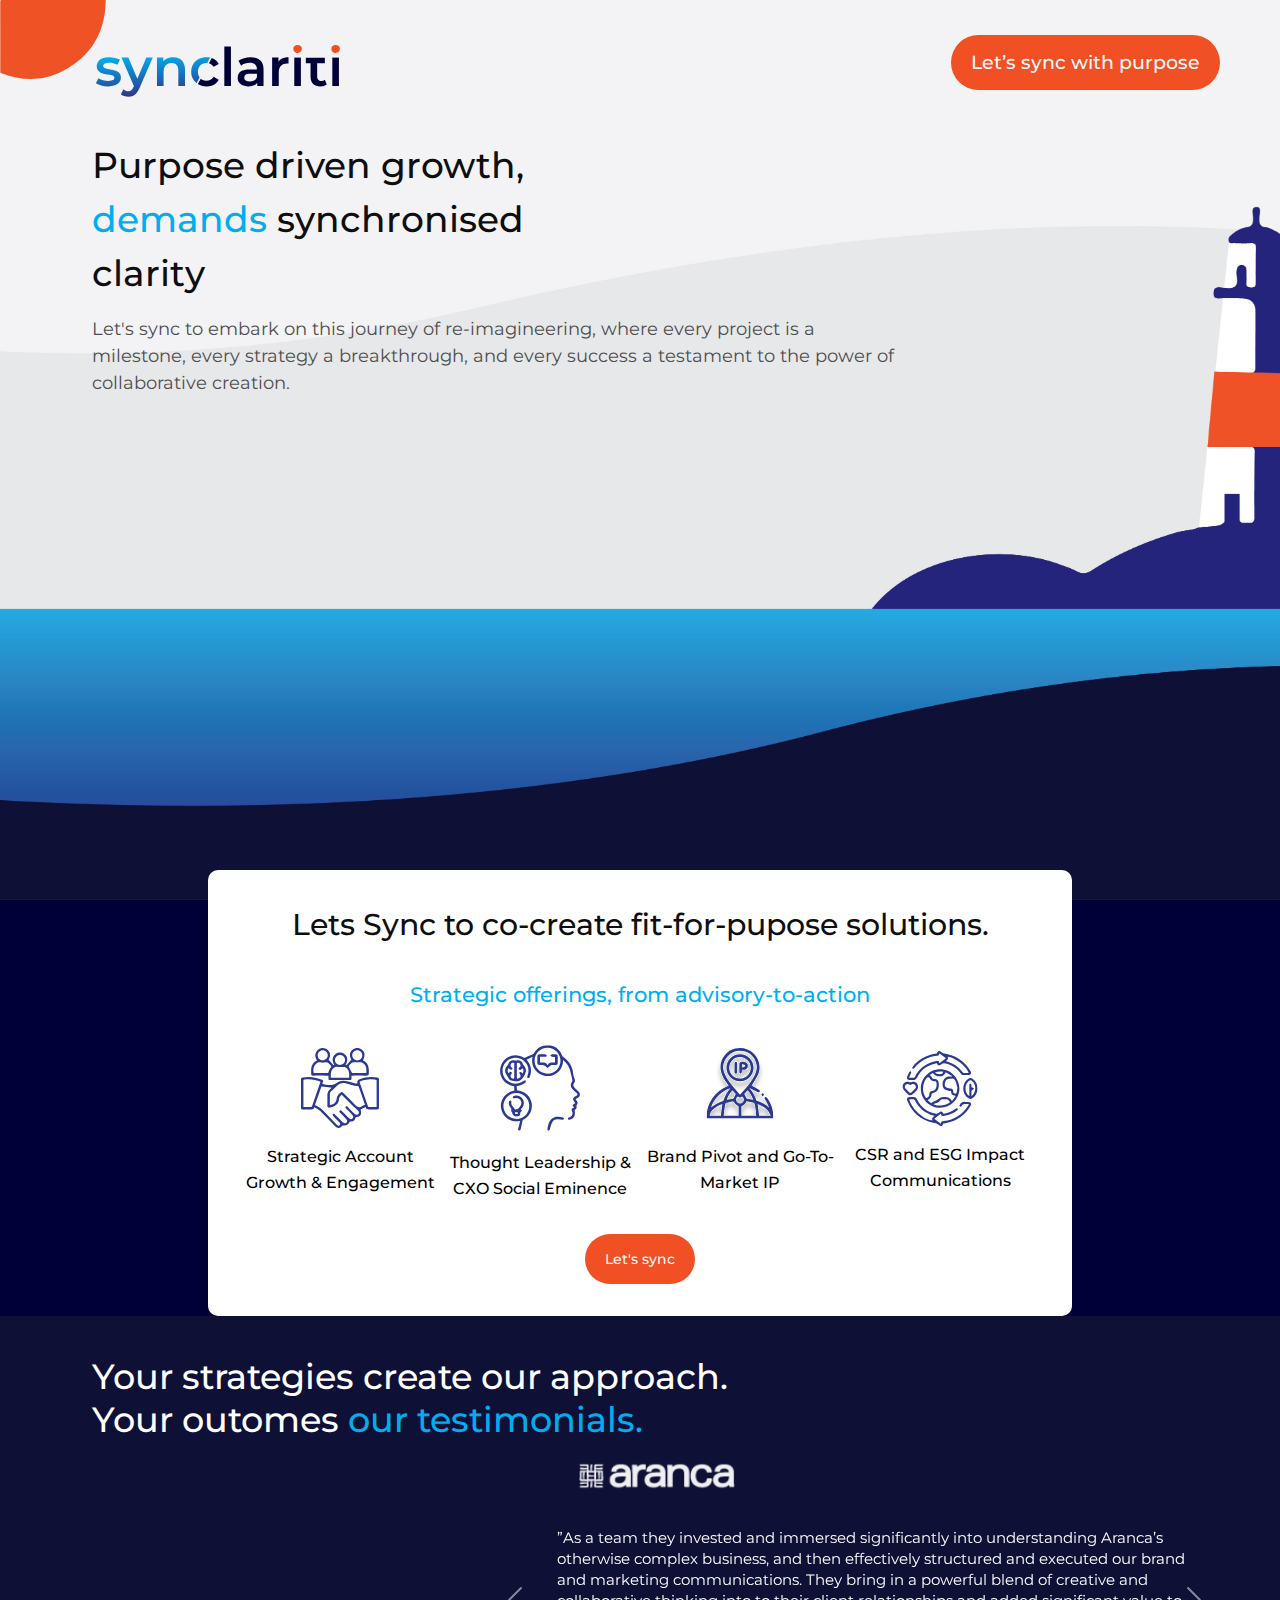
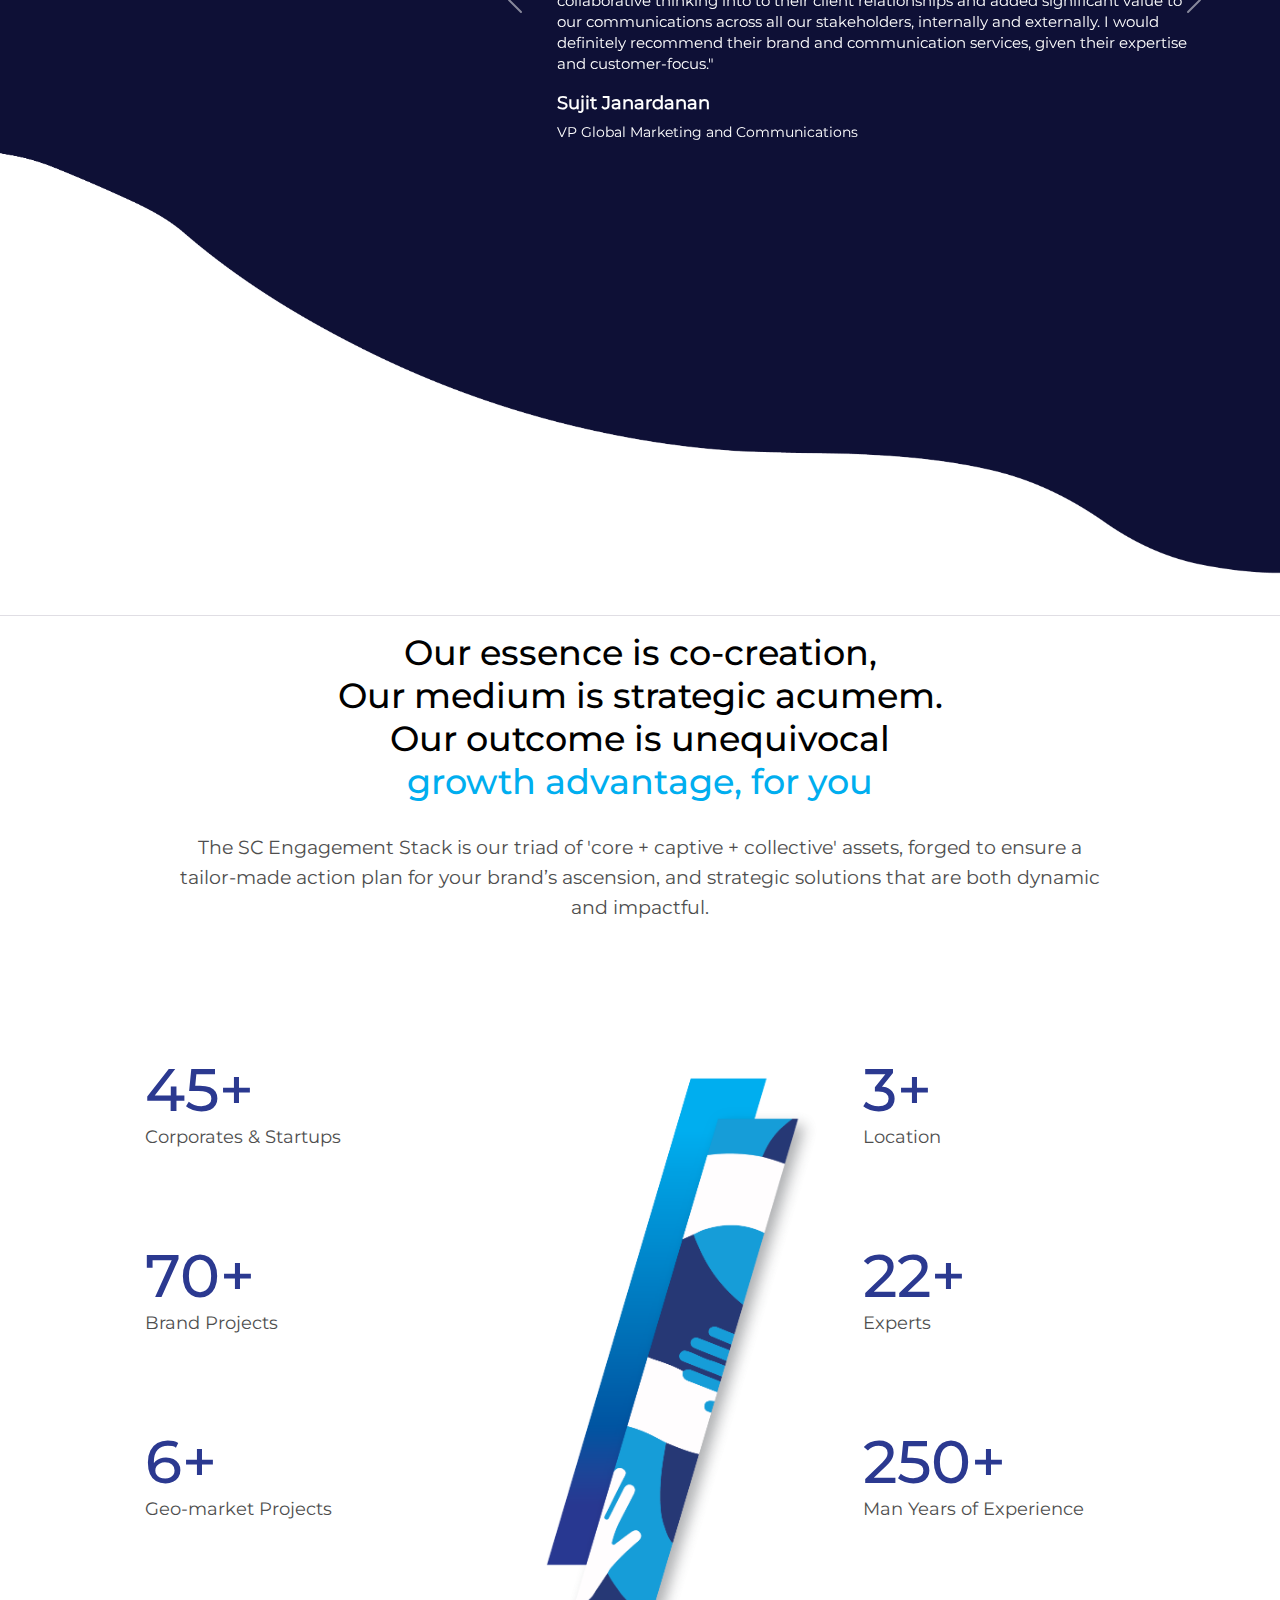
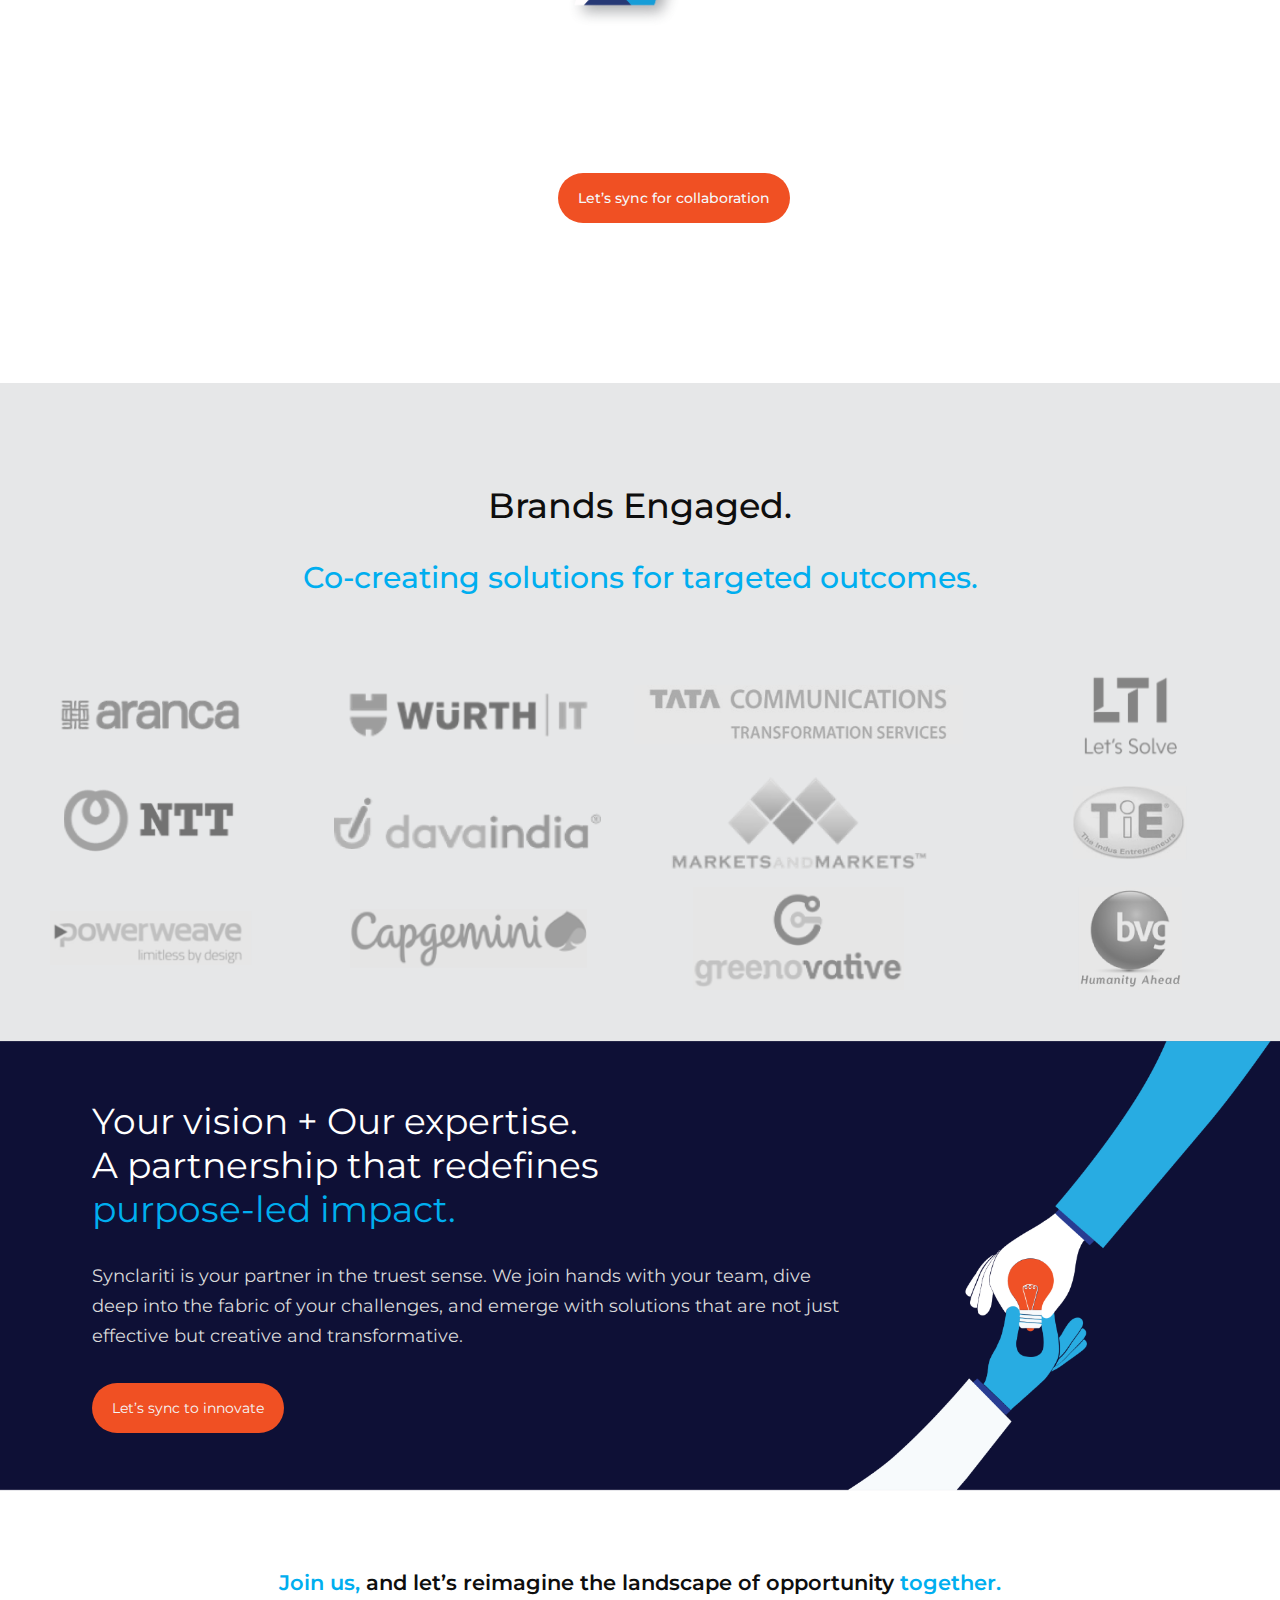
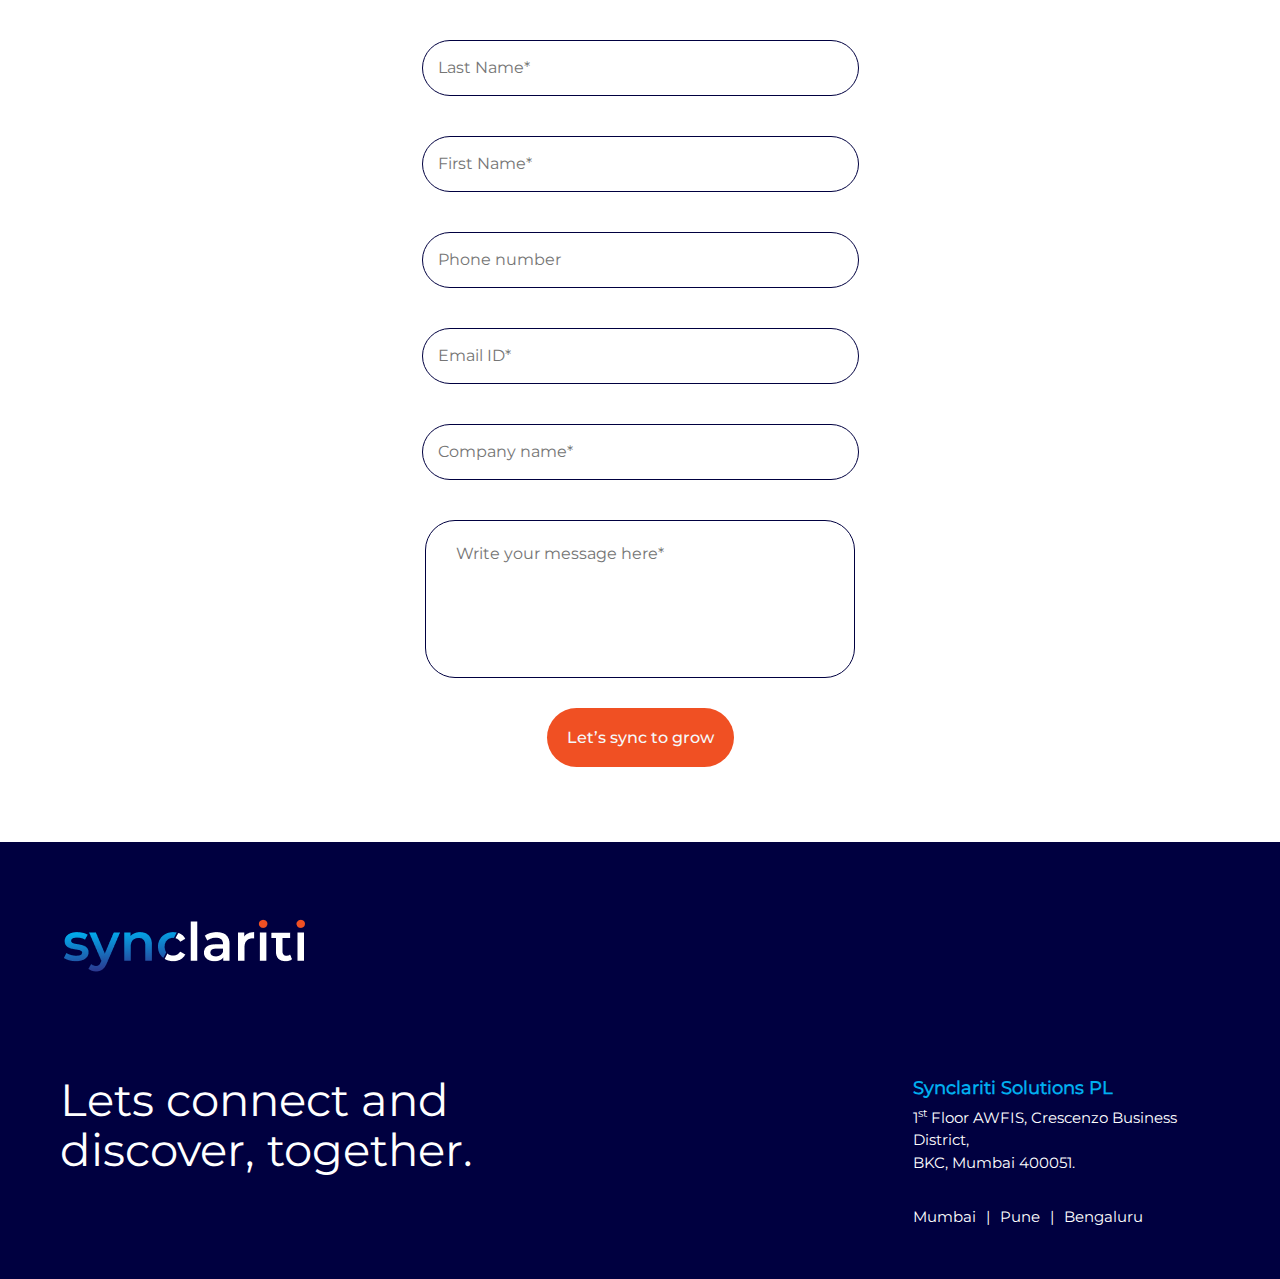
==== commit 0b2d3bf8: "added new version" ====
--- a/synclariti/index.html
+++ b/synclariti/index.html
@@ -1,31 +1,30 @@
 <!DOCTYPE html>
 <html lang="en">
-
 <head>
     <meta charset="UTF-8">
     <meta name="viewport" content="width=device-width, initial-scale=1.0">
+    <link href="https://cdn.jsdelivr.net/npm/bootstrap@5.3.3/dist/css/bootstrap.min.css" rel="stylesheet">
+    <script src="https://cdn.jsdelivr.net/npm/bootstrap@5.3.3/dist/js/bootstrap.bundle.min.js"></script>
     <link rel="stylesheet" href="style.css" />
     <link rel="preconnect" href="https://fonts.googleapis.com">
     <link rel="preconnect" href="https://fonts.gstatic.com" crossorigin>
-    <link href="https://fonts.googleapis.com/css2?family=Montserrat:ital,wght@0,100..900;1,100..900&display=swap"
-        rel="stylesheet">
+    <link href="https://fonts.googleapis.com/css2?family=Montserrat:ital,wght@0,100..900;1,100..900&display=swap" rel="stylesheet">
     <title>Synclariti</title>
 </head>
-
 <body>
-    <div class="custom-conatiner menu-wrapper" id="menu-wrapper">
+    <div class="container-fluid menu-wrapper" id="menu-wrapper">
         <div class="logo-wrapper">
             <img loading="lazy"
-                src="https://cdn.builder.io/api/v1/image/assets/TEMP/ea1a402ba378a4f7517fbd61ade3b7b4568b578789d5c1978afd604f2c30539d?"
+                src="assets/orangecircle.svg"
                 class="orange-icon" />
             <img loading="lazy"
-                src="https://cdn.builder.io/api/v1/image/assets/TEMP/a5e88022f7d9d9c5d3aa1eba8a6ec6a5436bbf767957d8e5ebe61a627350c5ad?"
+                src="assets/logo.svg"
                 class="logo-img" />
         </div>
         <a class="sync-button" href="#contact-form">Let’s sync with purpose</a>
     </div>
     <!-- first-section-banner -->
-    <div class="custom-conatiner first-section-banner">
+    <div class="container-fluid first-section-banner">
         <div class="hero-info">
             <div class="hero-heading">Purpose driven growth,
                 <span>demands</span> synchronised clarity
@@ -38,19 +37,19 @@
         </div>
         <div class="visible-mobile"></div>
     </div>
-    <div class="custom-conatiner solution-section-container">
+    <div class="container-fluid solution-section-container">
         <div class="solution-section-wrapper">
             <div class="soultion-heading">Lets Sync to co-create fit-for-pupose solutions.</div>
             <div class="solution-info">Strategic offerings, from advisory-to-action</div>
             <div class="solution-multi-wrapper">
-                <div><img src="asstes/Layer_1.svg" alt="img-icons" />
+                <div><img src="assets/Layer_1.svg" alt="img-icons" />
                     <span>Strategic Account Growth & Engagement</span>
                 </div>
-                <div><img src="asstes/Layer_1 (1).svg" alt="img-icons" /><span>Thought Leadership &
+                <div><img src="assets/Layer_1 (1).svg" alt="img-icons" /><span>Thought Leadership &
                         CXO Social Eminence</span></div>
-                <div><img src="asstes/Layer_1 (2).svg" alt="img-icons" /><span>Brand Pivot and
+                <div><img src="assets/Layer_1 (2).svg" alt="img-icons" /><span>Brand Pivot and
                         Go-To-Market IP</span></div>
-                <div><img src="asstes/Layer_1 (3).svg" alt="img-icons" /><span>CSR and ESG Impact Communications</span>
+                <div><img src="assets/Layer_1 (3).svg" alt="img-icons" /><span>CSR and ESG Impact Communications</span>
                 </div>
             </div>
             <a class="sync-to" href="#contact-form">Let's sync</a>
@@ -58,133 +57,86 @@
         </div>
     </div>
     <!-- TestimonialBanner-section -->
-    <div class="custom-conatiner TestimonialBanner">
+    <div class="container-fluid TestimonialBanner">
         <div class="testimonials-heading">Your strategies create our approach.</div>
         <div class="testimonials-heading">Your outomes <span style="color: #00AEEF;">our testimonials.</span></div>
-        <!-- <div class="testimonials-info-wrapper">
-            <div class="info-heading">
-                <div><img src="asstes/circle-img.png" alt="circle-img" /></div>
-                <div><img src="asstes/testimonials-logo.png" alt="logo" /></div>
-            </div>
-            <div class="content-details">
-                <div class="testimonials-description">"As a team they invested and immersed significantly into
-                    understanding Aramca's otherwise coplex business, and then effectively structured and executed our
-                    brand and markrting communications. They bring in a powerful blend of creative and collaborative
-                    thinking into to their client relationship and added significant value to our communications across
-                    all our stakeholders, internally and externally.
-                    <br>
-                    <br>
-                    I would definitely recommend them and their brand and communication services, given their experties
-                    and customer-focus.
-                </div>
-                <div class="name-heading">Sujit Janardanan</div>
-                <div class="descri-text">vp Global Marketing and Communications</div>
-            </div>
-
-
-        </div> -->
-        <div class="slideshow-container">
-            <div class="mySlides fade">
-                <div class="slide">
-                    <div class="testimonials-info-wrapper">
-                        <div class="info-heading">
-                            <!-- <div><img src="asstes/circle-img.png" alt="circle-img" style="display: none;" /></div> -->
-                            <div class="silder-logo"><img src="asstes/testimonials-logo.png" alt="logo" /></div>
-                        </div>
-                        <div class="content-details">
-                            <div class="testimonials-description">"As a team they invested and immersed significantly
-                                into
-                                understanding Aramca's otherwise coplex business, and then effectively structured and
-                                executed our
-                                brand and markrting communications. They bring in a powerful blend of creative and
-                                collaborative
-                                thinking into to their client relationship and added significant value to our
-                                communications across
-                                all our stakeholders, internally and externally.
-                                <br>
-                                <br>
-                                I would definitely recommend them and their brand and communication services, given
-                                their experties
-                                and customer-focus.
+
+        <div class="container">
+            <div class="row">
+                <div class="col-md-5 col-sm-12 xs-12"></div>
+                <div class="col-md-7 col-sm-12 xs-12">
+                    <div id="demo" class="carousel slide" data-bs-ride="carousel">
+                        <!-- The slideshow/carousel -->
+                        <div class="carousel-inner">
+                            <div class="carousel-item active">
+                                <img src="assets/testimonials-logo.png" alt="logo" class="d-block testimonial-img">
+                                <p class="testimonials-description">”As a team they invested and immersed significantly
+                                    into understanding Aranca’s otherwise complex business, and then effectively
+                                    structured and executed our brand and marketing communications. They bring in a
+                                    powerful blend of creative and collaborative thinking into to their client
+                                    relationships and added significant value to our communications across all our
+                                    stakeholders, internally and externally.
+
+                                    I would definitely recommend their brand and communication services, given their
+                                    expertise and customer-focus."
+
+                                </p>
+                                <p class="name-heading">Sujit Janardanan
+                                </p>
+                                <p class="descri-text">VP Global Marketing and Communications
+                                </p>
                             </div>
-                            <div class="name-heading">Sujit Janardanan</div>
-                            <div class="descri-text">VP Global Marketing and Communications</div>
-                        </div>
-
-
-                    </div>
-                </div>
-
-
-            </div>
-            <div class="mySlides fade">
-                <div class="slide">
-                    <div class="testimonials-info-wrapper">
-                        <div class="info-heading">
-                            <!-- <div><img src="asstes/circle-img.png" alt="circle-img" /></div> -->
-                            <div class="silder-logo"><img src="asstes/NIIT_Technologies_Logo.png" alt="logo" /></div>
-                        </div>
-                        <div class="content-details">
-                            <div class="testimonials-description">NIIT Technologies leveraged teams capabilities in a
-                                multi-year engagement for various marketing initiatives . They helped us in ramping our
-                                thought-leadership content creation, and branding initiatives faster and better.
-                                They responsive and agile with the right thought process, good industry knowledge, and
-                                capability to help us equally well with strategy and execution. 
-
-                                <br>
-                                <br>
-                                I would definitely recommend them and their brand and communication services, given
-                                their experties
-                                and customer-focus.
+                            <div class="carousel-item">
+                                <img src="assets/NIIT_Technologies_Logo.png" alt="logo" class="d-block testimonial-img">
+                                <p class="testimonials-description">NIIT Technologies leveraged teams capabilities in a
+                                    multi-year engagement for various marketing initiatives . They helped us in ramping
+                                    our thought-leadership content creation, and branding initiatives faster and better.
+                                    They responsive and agile with the right thought process, good industry knowledge,
+                                    and capability to help us equally well with strategy and execution. 
+
+                                </p>
+                                <p class="name-heading">Satinder Juneja
+
+                                </p>
+                                <p class="descri-text">
+                                    Head of Marketing and Communications
+                                </p>
                             </div>
-                            <div class="name-heading">Satinder Juneja
-                            </div>
-                            <div class="descri-text">Head of Marketing and Communications
+                            <div class="carousel-item">
+                                <img src="assets/TCTS_logo-White.png" alt="logo" class="d-block testimonial-img">
+                                <p class="testimonials-description">"TCTS was getting its 10th year as a globally
+                                    impacting business, and we wanted to take that as an opportunity to re-enegergize
+                                    our brand promise across business stakeholders. Ringing-In was conceptualized with
+                                    an insightful understanding by 3pointlight of the business and the message that
+                                    needed to touch all. This relevant and re-energised promise helped us reach
+                                    audiences across our global ecosystem of employees, customers, principals, partners
+                                    and influencers.  It surely is a creative, yet insightful choice for complex,
+                                    enterprise wide branding.”
+
+                                </p>
+                                <p class="name-heading">Vaibhav Dongre
+                                </p>
+                                <p class="descri-text">GM and Global Head of Marketing
+                                </p>
                             </div>
                         </div>
 
-
-                    </div>
-                </div>
-
-
-            </div>
-            <div class="mySlides fade">
-                <div class="slide">
-                    <div class="testimonials-info-wrapper">
-                        <div class="info-heading">
-                            <!-- <div><img src="asstes/circle-img.png" alt="circle-img" /></div> -->
-                            <div class="silder-logo"><img src="asstes/TCTS_logo-White.png" alt="logo" /></div>
-                        </div>
-                        <div class="content-details">
-                            <div class="testimonials-description">"TCTS was getting its 10th year as a globally
-                                impacting business, and we wanted to take that as an opportunity to re-enegergize our
-                                brand promise across business stakeholders. Ringing-In was conceptualized with an
-                                insightful understanding by 3pointlight of the business and the message that needed to
-                                touch all. This relevant and re-energised promise helped us reach audiences across our
-                                global ecosystem of employees, customers, principals, partners and influencers.  It
-                                surely is a creative, yet insightful choice for complex, enterprise wide branding.”
-
-                            </div>
-                            <div class="name-heading">Vaibhav Dongre
-                            </div>
-                            <div class="descri-text">GM and Global Head of Marketing
-                            </div>
-                        </div>
-
-
-                    </div>
-                </div>
-
-
-            </div>
-            <a class="prev" onclick="plusSlides(-1)">❮</a>
-            <a class="next" onclick="plusSlides(1)">❯</a>
-        </div>
-        <div class="mobile-device-banner"></div>
+                        <!-- Left and right controls/icons -->
+                        <button class="carousel-control-prev" type="button" data-bs-target="#demo" data-bs-slide="prev">
+                            <span class="carousel-control-prev-icon"></span>
+                        </button>
+                        <button class="carousel-control-next" type="button" data-bs-target="#demo" data-bs-slide="next">
+                            <span class="carousel-control-next-icon"></span>
+                        </button>
+                    </div>
+                </div>
+            </div>
+        </div>
+    </div>
+    </div>
     </div>
     <!-- Our-values- section -->
-    <div class="custom-conatiner Our-values">
+    <div class="container-fluid Our-values">
         <div class="Our-values-heading">
             Our essence is co-creation,
             <br />Our medium is strategic acumem.<br />
@@ -211,7 +163,7 @@
                 </div>
                 <div class="left-section-values cross-img-container-position">
                     <div class="values-wrapper cross-img-position">
-                        <img src="asstes/Synclariti Banner-4.png" alt="midddel-img" />
+                        <img src="assets/Synclariti Banner-4.png" alt="midddel-img" />
                     </div>
                 </div>
 
@@ -233,52 +185,52 @@
     </div>
 
     <!-- brands-section -->
-    <div class="custom-conatiner brands-section">
+    <div class="container-fluid brands-section">
         <div class="brands-title">Brands Engaged.</div>
         <div class="brand-heading">Co-creating solutions for targeted outcomes.</div>
         <div class="brands-img-wrapper">
-            <!-- <img src="asstes/Brands-img.png" alt="brands-img" /> -->
-            <div class="tata-logo">
-                <img src="asstes/aranca-img.png" alt="aranca-img" />
-            </div>
-            <div class="tata-logo">
-                <img src="asstes/wurth-it.png" alt="wurth-img" />
-            </div>
-            <div class="tata-logo">
-                <img src="asstes/TATA.png" alt="tata-img" />
+            <!-- <img src="assets/Brands-img.png" alt="brands-img" /> -->
+            <div class="tata-logo">
+                <img src="assets/aranca-img.png" alt="aranca-img" />
+            </div>
+            <div class="tata-logo">
+                <img src="assets/wurth-it.png" alt="wurth-img" />
+            </div>
+            <div class="tata-logo">
+                <img src="assets/TATA.png" alt="tata-img" />
             </div>
             <div class="mobile-size">
-                <img src="asstes/LTI.png" alt="lti-img" />
+                <img src="assets/LTI.png" alt="lti-img" />
             </div>
             <div>
-                <img src="asstes/NTT.png" alt="nti-img" />
-            </div>
-            <div class="tata-logo">
-                <img src="asstes/davaindia.png" alt="davaindia-img" />
-            </div>
-            <div class="tata-logo">
-                <img src="asstes/Marktes.png" alt="market-img" />
+                <img src="assets/NTT.png" alt="nti-img" />
+            </div>
+            <div class="tata-logo">
+                <img src="assets/davaindia.png" alt="davaindia-img" />
+            </div>
+            <div class="tata-logo">
+                <img src="assets/Marktes.png" alt="market-img" />
             </div>
             <div class="mobile-size">
-                <img src="asstes/TIE.png" alt="tie-img" />
-            </div>
-            <div class="tata-logo">
-                <img src="asstes/powerwave.png" alt="powerwaves-img" />
+                <img src="assets/TIE.png" alt="tie-img" />
+            </div>
+            <div class="tata-logo">
+                <img src="assets/powerwave.png" alt="powerwaves-img" />
             </div>
             <div>
-                <img src="asstes/capgemini.png" alt="capgemini-img" />
-            </div>
-            <div class="tata-logo">
-                <img src="asstes/greenovative.png" alt="greenovative
+                <img src="assets/capgemini.png" alt="capgemini-img" />
+            </div>
+            <div class="tata-logo">
+                <img src="assets/greenovative.png" alt="greenovative
             -img" />
             </div>
             <div class="mobile-size">
-                <img src="asstes/bvg.png" alt="bvg-img" />
+                <img src="assets/bvg.png" alt="bvg-img" />
             </div>
         </div>
     </div>
     <!-- your-vision-section -->
-    <div class="custom-conatiner vision-wrapper">
+    <div class="container-fluid vision-wrapper">
         <div class="vision-deatils-wrapper">
             <div class="vision-heading"> Your vision + Our expertise.
                 <br />
@@ -296,7 +248,7 @@
     </div>
     <div class="vision-deatils-wrapper-mobile"></div>
     <!-- contact feom deatils -->
-    <div class="custom-conatiner contact-form" id="contact-form">
+    <div class="container-fluid contact-form" id="contact-form">
         <div class="contact-form-wrapper">
             <div class="contact-heading">
                 <span style="color: rgba(0, 174, 239, 1)">Join us,</span>
@@ -311,90 +263,52 @@
                 <input div class="contact-name" placeholder="Company name*" type="text"></input>
                 <input div class="contact-msg" placeholder="Write your message here*" type="text"></input>
                 <a class="contact-grow" href="#contact-form">Let’s sync to grow</a>
-                <!-- <form>
-                    <div class="contact-name">
-                        Last Name*:
-                        <input type="text" name="lastname" required>
-                    </div>
-                    <div class="contact-name">
-                        First Name*:
-                        <input type="text" name="firstname" required>
-                    </div>
-                    <div class="contact-name">
-                        Phone Number:
-                        <input type="tel" name="phonenumber">
-                    </div>
-                    <div class="contact-name">
-                        Email ID*:
-                        <input type="email" name="email" required>
-                    </div>
-                    <div class="contact-name">
-                        Company Name*:
-                        <input type="text" name="companyname" required>
-                    </div>
-                    <div class="contact-msg">
-                        
-                        <textarea name="message" required>Write your message here*:</textarea>
-                    </div>
-                    <button class="contact-grow" type="submit">Let’s sync to grow</button>
-                </form> -->
             </div>
         </div>
     </div>
     <!-- footer-section start -->
-    <div class="custom-conatiner footer-section">
-        <div class="white-logo"><img src="asstes/Logo-white.png" alt="logo-white" /></div>
+    <div class="container-fluid footer-section">
+
         <div class="footer-content-wrapper">
-            <div class="heading-text-footer">Lets connect and discover, together.</div>
-            <div class="footer-second-section-wrapper">
-                <div class="footer-second-section-heading"> Synclariti Solutions PL</div>
-                <div class="loaction-name">1<sup>st</sup> Floor AWFIS, Crescenzo Business District,</div>
-                <div class="loaction-name">BKC, Mumbai 400051.</div>
-                <div class="loaction-wrapper">
-                    <div class="loaction-name">Mumbai</div>
-                    <span class="loaction-name">|</span>
-                    <div class="loaction-name">Pune</div>
-                    <span class="loaction-name">|</span>
-                    <div class="loaction-name">Bengaluru</div>
-                </div>
-            </div>
-
-        </div>
-    </div>
+            <div class="container-fluid">
+                <div class="row">
+                    <div class="col-md-12">
+                        <div class="white-logo"><img src="assets/Logo-white.png" alt="logo-white" /></div>
+                    </div>
+                    <div class="col-md-8 col-sm-12 xs-12">
+                        <div class="heading-text-footer">Lets connect
+                            and <br class="hidden-md" /> discover, together.</div>
+                    </div>
+                    <div class="col-md-4 col-sm-12 xs-12">
+                        <div class="footer-second-section-wrapper">
+                            <div class="footer-second-section-heading"> Synclariti Solutions PL</div>
+                            <div class="loaction-name">1<sup>st</sup> Floor AWFIS, Crescenzo Business District,</div>
+                            <div class="loaction-name">BKC, Mumbai 400051.</div>
+                            <div class="loaction-wrapper">
+                                <div class="loaction-name">Mumbai</div>
+                                <span class="loaction-name">|</span>
+                                <div class="loaction-name">Pune</div>
+                                <span class="loaction-name">|</span>
+                                <div class="loaction-name">Bengaluru</div>
+                            </div>
+                        </div>
+                    </div>
+                </div>
+            </div>
+
+
+
+
+        </div>
+    </div>
+    <script src="https://cdn.jsdelivr.net/npm/@popperjs/core@2.9.2/dist/umd/popper.min.js"
+        integrity="sha384-IQsoLXl5PILFhosVNubq5LC7Qb9DXgDA9i+tQ8Zj3iwWAwPtgFTxbJ8NT4GN1R8p"
+        crossorigin="anonymous"></script>
+    <script src="https://cdn.jsdelivr.net/npm/bootstrap@5.0.2/dist/js/bootstrap.min.js"
+        integrity="sha384-cVKIPhGWiC2Al4u+LWgxfKTRIcfu0JTxR+EQDz/bgldoEyl4H0zUF0QKbrJ0EcQF"
+        crossorigin="anonymous"></script>
 
     <script>
-        let slideIndex = 1;
-        showSlides(slideIndex);
-
-        function plusSlides(n) {
-            showSlides(slideIndex += n);
-        }
-
-        function currentSlide(n) {
-            showSlides(slideIndex = n);
-        }
-
-        function showSlides(n) {
-            let i;
-            let slides = document.getElementsByClassName("mySlides");
-            let dots = document.getElementsByClassName("dot");
-            if (n > slides.length) { slideIndex = 1 }
-            if (n < 1) { slideIndex = slides.length }
-            for (i = 0; i < slides.length; i++) {
-                slides[i].style.display = "none";
-            }
-            for (i = 0; i < dots.length; i++) {
-                dots[i].className = dots[i].className.replace(" active", "");
-            }
-            slides[slideIndex - 1].style.display = "block";
-            dots[slideIndex - 1].className += " active";
-        }
-    </script>
-    <script>
-        // window.addEventListener('scroll', () => {
-        //     document.getElementById('menu-wrapper').style.backgroundColor = window.scrollY !== 0 ? 'white' : 'transparent';
-        // })
-
         window.addEventListener('scroll', () => {
             const menuWrapper = document.getElementById('menu-wrapper');
             if (window.scrollY !== 0) {
--- a/synclariti/style.css
+++ b/synclariti/style.css
@@ -1,13 +1,15 @@
 * {
   box-sizing: border-box;
-  padding: 0;
-  margin: 0;
 }
 
 body {
   width: 100%;
+  height: auto;
+  margin: 0;
   padding: 0;
-  margin: 0;
+  overflow-x: hidden;
+  scroll-behavior: smooth;
+  position: relative;
 }
 
 @font-face {
@@ -33,6 +35,7 @@
   z-index: 99999;
   width: 100%;
   height: 100px;
+  margin: auto 0;
 }
 
 .scrolled {
@@ -44,7 +47,7 @@
 
 @media (max-width: 991px) {
   .menu-wrapper {
-    flex-wrap: wrap;
+    /* flex-wrap: wrap; */
   }
 }
 
@@ -94,18 +97,17 @@
   }
 }
 
-.custom-conatiner {
+/* .custom-conatiner {
   padding: 0px 120px;
-  /* margin: 0px 30px; */
-}
+} */
 a {
   text-decoration: none;
 }
 /* first-section-banner */
 .first-section-banner {
   width: 100%;
-  /* background-image: url(asstes/Synclariti\ Banner-09.png); */
-  background-image: url(asstes/Web\ Banner\ 1st.jpg);
+  /* background-image: url(assets/Synclariti\ Banner-09.png); */
+  background-image: url(assets/Web\ Banner\ 1st.jpg);
 
   background-repeat: no-repeat;
   background-position: center center;
@@ -117,10 +119,11 @@
 
 .hero-info {
   width: 40%;
-  padding-top: 18.5%;
+  padding-top: 14%;
   display: flex;
   flex-direction: column;
   gap: 1rem;
+  padding-left: 5rem;
 }
 
 .hero-heading {
@@ -145,6 +148,7 @@
   justify-content: center;
   align-items: center;
   background-color: #000039;
+  padding-top: 70px;
 }
 
 .solution-section-wrapper {
@@ -214,7 +218,7 @@
 
 /* TestimonialBanner-section */
 .TestimonialBanner {
-  background-image: url(asstes/Synclariti\ Banner-2.png);
+  background-image: url(assets/Synclariti\ Banner-2.png);
   background-repeat: no-repeat;
   background-position: center center;
   width: 100%;
@@ -230,7 +234,7 @@
   color: #ffffff;
   font: 500 35px Montserrat, sans-serif;
   text-align: left;
-  /* padding-left: 7%; */
+  padding-left: 5rem;
 }
 
 .testimonials-info-wrapper {
@@ -262,7 +266,7 @@
   font-family: Montserrat-Regular;
   font-size: 15px;
   line-height: 1.4;
-  padding: 0px 40px;
+  /* padding: 0px 40px; */
 }
 
 .name-heading {
@@ -270,62 +274,15 @@
   font-size: 18px;
   font-family: Montserrat-Regular;
   margin-top: 2rem;
+  margin-bottom: 0;
   font-weight: bolder;
-  margin-left: 3rem;
 }
 
 .descri-text {
   color: #ffffff;
   font-size: 14px;
   font-family: Montserrat-Regular;
-  margin-top: 10px;
-  margin-left: 3rem;
-}
-
-.slideshow-container {
-  max-width: 1500px;
-  position: relative;
-  margin: auto;
-  right: 0%;
-  top: -15%;
-
-  /* border: 2px solid red; */
-}
-
-.mySlides {
-  height: 300px;
-}
-
-.fade {
-  background: none;
-}
-
-.prev,
-.next {
-  cursor: pointer;
-  position: absolute;
-  top: 50%;
-  width: auto;
-  padding: 16px;
-  margin-top: -22px;
-  color: white;
-  font-weight: bold;
-  font-size: 18px;
-  transition: 0.6s ease;
-  border-radius: 0 3px 3px 0;
-  user-select: none;
-}
-.prev {
-  right: 740px;
-}
-.silder-logo {
-  width: 200px;
-  margin-left: 7rem !important;
-  margin-bottom: 2rem;
-
-  img {
-    width: 200px;
-  }
+  margin-top: 5px;
 }
 
 /* Position the "next button" to the right */
@@ -336,6 +293,7 @@
 
 /* Our-values- section  */
 .Our-values {
+  background-color: #ffffff;
   width: 100%;
   text-align: center;
   display: flex;
@@ -482,7 +440,7 @@
   display: flex;
   flex-direction: column;
   justify-content: center;
-  background-image: url(asstes/Synclariti\ Banner-3.png);
+  background-image: url(assets/Synclariti\ Banner-3.png);
   background-repeat: no-repeat;
   background-position: center center;
   object-fit: contain;
@@ -499,6 +457,7 @@
   height: auto;
   margin-left: 0px;
   padding: 30px 0;
+  margin-left: 5rem;
 }
 
 .vision-heading {
@@ -538,7 +497,7 @@
   line-height: normal;
   width: 39%;
   margin-left: 20px;
-  background-image: url(asstes/hand-img.png);
+  background-image: url(assets/hand-img.png);
   height: auto;
   background-position: center center;
   object-fit: contain;
@@ -627,8 +586,8 @@
 }
 
 .white-logo {
-  margin-left: 120px;
-  padding-top: 100px;
+  padding-bottom: 100px;
+  margin-left: 3rem;
 }
 
 .footer-content-wrapper {
@@ -642,13 +601,12 @@
   line-height: 60px;
   font-size: 45px;
   font-family: Montserrat-Regular;
-  width: 35%;
-  margin-left: 8rem;
-  margin-top: 2rem;
+  margin-left: 3rem;
 }
 
 .footer-second-section-wrapper {
-  width: 35%;
+  /* width: 50%; */
+  margin-left: 3rem;
 }
 
 .footer-second-section-heading {
@@ -683,13 +641,22 @@
 .mobile-device-banner {
   display: none;
 }
+.testimonial-img {
+  width: 200px;
+}
+button.carousel-control-prev {
+  margin-left: -90px;
+}
+button.carousel-control-next {
+  margin-right: -90px;
+}
 /** MEDIA QUERY STARTED */
 
 @media only screen and (min-width: 320px) and (max-width: 768px) {
   .visible-mobile {
     width: 100%;
-    /* background-image: url(asstes/Synclariti\ Banner-09.png); */
-    background-image: url(asstes/Web\ Banner\ 1st.jpg);
+    /* background-image: url(assets/Synclariti\ Banner-09.png); */
+    background-image: url(assets/Web\ Banner\ 1st.jpg);
     background-repeat: no-repeat;
     background-position: center center;
     width: 100%;
@@ -703,8 +670,8 @@
   .vision-deatils-wrapper-mobile {
     display: block;
     width: 100%;
-    height: 150px;
-    background-image: url(asstes/Synclariti\ Banner-3.png);
+    height: 500px;
+    background-image: url(assets/Synclariti\ Banner-3.png);
     background-repeat: no-repeat;
     background-position: center right;
     object-fit: contain;
@@ -712,7 +679,7 @@
     clear: both;
   }
   .mobile-device-banner {
-    background-image: url(asstes/Synclariti\ Banner-2.png);
+    background-image: url(assets/Synclariti\ Banner-2.png);
     background-repeat: no-repeat;
     background-position: center center;
     object-fit: contain;
@@ -723,7 +690,7 @@
     height: 550px;
   }
   .TestimonialBanner {
-    height: 119vh;
+    height: 650px;
     background-image: none;
     background-color: #0e1036;
   }
@@ -750,11 +717,11 @@
   }
 
   .first-section-banner {
-    width: 100%;
     width: 100% !important;
-    height: 475px;
+    height: 509px;
     background-image: none;
     background-color: #f2f2f2;
+    padding: 0px;
   }
 
   .hero-info {
@@ -834,9 +801,10 @@
     align-items: center;
     gap: 1rem;
     width: 100%;
-    /* padding-left: 25px; */
-  }
-
+  }
+  .carousel-inner {
+    margin-top: 2rem;
+  }
   .name-heading {
     color: #ffffff;
     font-size: 14px;
@@ -916,7 +884,7 @@
     display: grid;
     grid-template-columns: 1fr 1fr;
     width: 100%;
-    padding: 0px 25px 25px 25px;
+    padding: 0px 25px 25px 15px;
   }
 
   .brands-img-wrapper div {
@@ -1017,19 +985,14 @@
     flex-direction: column;
     justify-content: space-between;
     padding-top: 3rem;
-    padding-left: 25px;
-    padding-right: 25px;
   }
 
   .white-logo {
-    margin-left: 0px;
-    padding-top: 40px;
-    padding-left: 25px;
-    padding-right: 25px;
+    padding-bottom: 0px;
   }
 
   .footer-second-section-heading {
-    font-size: 18px;
+    font-size: 17px;
     margin-bottom: 5px;
     line-height: 25px;
     margin-top: 21px;
@@ -1041,12 +1004,11 @@
     line-height: 25px;
     font-size: 21px;
     font-family: Montserrat-Regular;
-    width: 100%;
-    margin-left: 0rem;
+    margin-top: 2rem;
   }
 
   .footer-second-section-wrapper {
-    width: 100%;
+    /* width: 50%; */
   }
 
   .loaction-name {
@@ -1058,11 +1020,15 @@
     padding-top: 0%;
   }
   .testimonials-description {
-    margin-top: 0rem;
-    float: right;
-    color: #ffffff;
-    font-family: Montserrat-Regular;
-    font-size: 14px;
+  }
+  .carousel-inner {
+    padding: 0px 50px;
+  }
+  button.carousel-control-prev {
+    margin-left: 0px;
+  }
+  button.carousel-control-next {
+    margin-right: 0px;
   }
   .loaction-wrapper {
     padding-bottom: 2rem;
@@ -1098,7 +1064,6 @@
   .sync-button {
     align-self: center;
     margin-top: 0;
-    margin-right: 25px;
   }
 
   .cross-img-container-position {
@@ -1124,30 +1089,38 @@
     margin-top: 5rem;
     width: 258px;
   }
+  .brands-img-wrapper {
+    column-gap: 3rem;
+    margin: auto 0;
+    margin-top: 2rem;
+    row-gap: 1rem;
+    flex: 1;
+    display: grid;
+    grid-template-columns: 1fr 1fr;
+    width: 100%;
+    padding: 0px 25px 25px 25px;
+  }
+  .vision-heading {
+    color: #ffffff;
+    font: 33px Montserrat, sans-serif;
+  }
   .visible-mobile {
-    width: 100%;
-    background-image: url(asstes/Synclariti\ Banner-09.png);
+    background-image: url(assets/Synclariti\ Banner-09.png);
     background-repeat: no-repeat;
     background-position: center center;
     width: 100%;
     object-fit: contain;
-    background-size: contain;
+    background-size: cover;
     display: block;
-    height: 630px;
+    height: 400px;
     margin-top: -160px;
-  }
+    display: none;
+  }
+
   .footer-content-wrapper {
     display: flex;
     flex-direction: row;
     justify-content: space-between;
-    padding-top: 3rem;
-    padding-left: 25px;
-    padding-right: 25px;
-  }
-  .footer-content-wrapper {
-    display: flex;
-    flex-direction: row;
-    justify-content: space-between;
   }
   .footer-second-section-heading {
     font-size: 15px;
@@ -1162,7 +1135,12 @@
     color: #ffffff;
     line-height: 29px;
     font-size: 29px;
-    width: 76%;
+    margin-left: 2rem;
+  }
+  .sync-button {
+    margin-right: 3rem !important;
+  }
+  .footer-second-section-wrapper {
     margin-left: 0rem;
   }
 }
@@ -1201,6 +1179,12 @@
 }
 
 @media only screen and (min-width: 1024px) and (max-width: 1900px) {
+  .logo-img {
+    margin-left: 5rem;
+  }
+  .sync-button {
+    margin-right: 3rem;
+  }
   .solution-multi-wrapper {
     display: flex;
     justify-content: center;
@@ -1209,7 +1193,6 @@
     gap: 0rem;
   }
   .brands-img-wrapper {
-    /* height: 337px; */
     width: 100%;
     margin-top: 9rem;
     flex-wrap: wrap;
@@ -1224,24 +1207,24 @@
   .vision-heading {
     color: #ffffff;
     font: 36px Montserrat, sans-serif;
-    /* margin-left: -23rem !important; */
   }
   .vision-description {
     color: #d9d9d9;
     margin-top: 30px;
     font: 400 18px / 30px Montserrat, sans-serif;
   }
+  button.carousel-control-next {
+    margin-right: -44px;
+  }
   .heading-text-footer {
     color: #ffffff;
-    line-height: 36px;
-    font-size: 31px;
+    line-height: 50px;
+    font-size: 45px;
     font-family: Montserrat-Regular;
-    width: 35%;
-    margin-left: 120px;
-    margin-top: 2rem;
+    margin-left: 3rem;
   }
   .footer-second-section-wrapper {
-    width: 40%;
+    margin-right: 3rem;
   }
   .loaction-name {
     font: 15px / 100% Montserrat, sans-serif;
@@ -1249,7 +1232,7 @@
     line-height: 150%;
   }
   .white-logo {
-    margin-left: 120px;
+    margin-left: 3rem;
     padding-top: 22px;
   }
   .Our-values-heading {
@@ -1264,8 +1247,7 @@
     text-align: center;
     margin-top: 30px;
     font: 398 19px / 30px Montserrat, sans-serif;
-    /* width: 1347px; */
-    padding: 0px 0px;
+    padding: 0rem 10rem;
   }
   .hero-heading {
     font-size: 36px;
@@ -1278,8 +1260,8 @@
   }
   .first-section-banner {
     width: 100%;
-    /* background-image: url(asstes/Synclariti\ Banner-09.png); */
-    background-image: url(asstes/Web\ Banner\ 1st.jpg);
+    /* background-image: url(assets/Synclariti\ Banner-09.png); */
+    background-image: url(assets/Web\ Banner\ 1st.jpg);
 
     background-repeat: no-repeat;
     background-position: center center;
@@ -1288,7 +1270,7 @@
     background-size: cover;
   }
   .TestimonialBanner {
-    background-image: url(asstes/Synclariti\ Banner-2.png);
+    background-image: url(assets/Synclariti\ Banner-2.png);
     background-repeat: no-repeat;
     background-position: center center;
     width: 100%;
@@ -1299,8 +1281,18 @@
     flex-direction: column;
     padding-top: 3%;
   }
+  .hero-info {
+    padding-top: 11% !important;
+  }
 }
 @media only screen and (min-width: 1900px) and (max-width: 2600px) {
+  .logo-img {
+    margin-left: 5rem;
+  }
+  .sync-button {
+    margin-right: 5rem;
+  }
+
   .hero-heading {
     font-size: 60px;
   }
@@ -1309,7 +1301,7 @@
     min-width: 1030px;
   }
   .hero-info {
-    padding-top: 16%;
+    padding-top: 13%;
   }
   .soultion-heading {
     font-size: 60px;
@@ -1374,6 +1366,9 @@
     font-size: 50px;
     line-height: 90px;
   }
+  .our-deatils {
+    padding: 0rem 10rem;
+  }
   .vision-heading {
     font: 60px Montserrat, sans-serif;
   }
@@ -1409,7 +1404,6 @@
     color: #ffffff;
     line-height: 60px;
     font-size: 60px;
-    width: 30%;
   }
   .footer-second-section-heading {
     font-size: 30px;
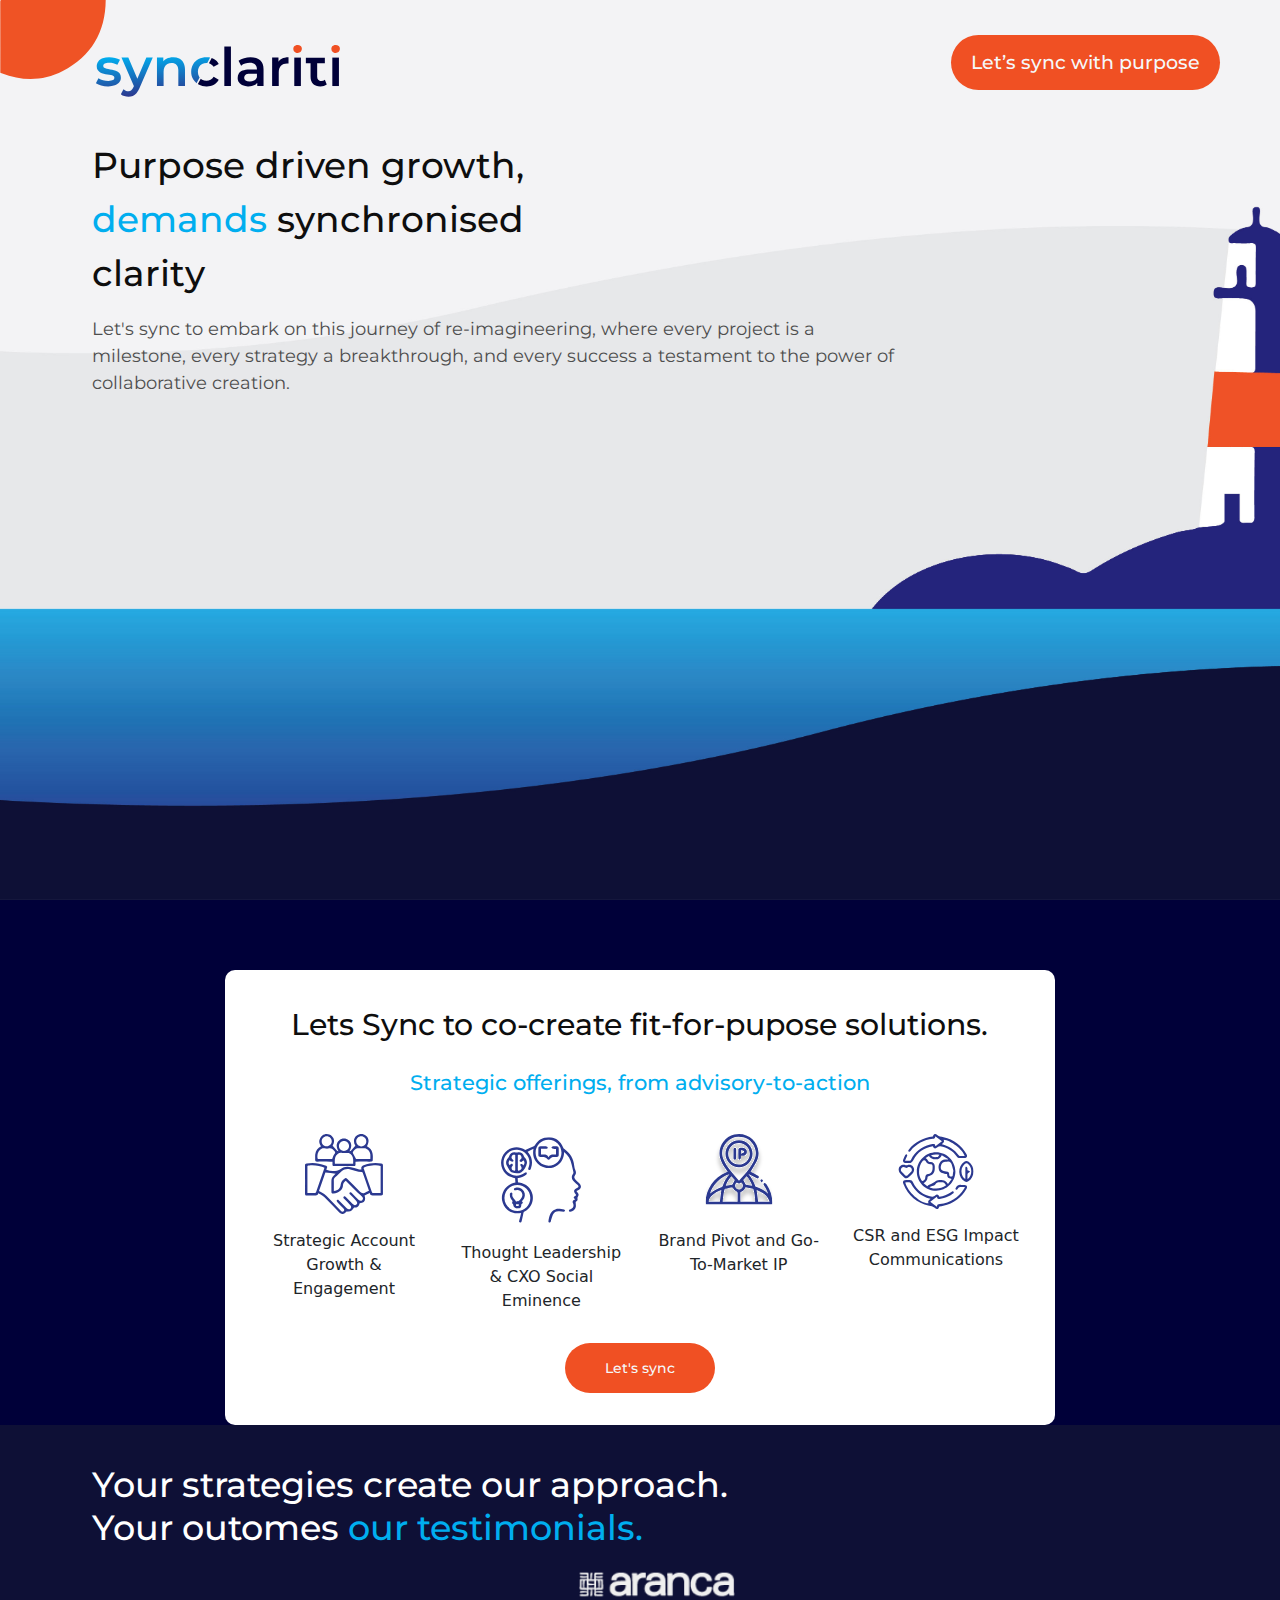
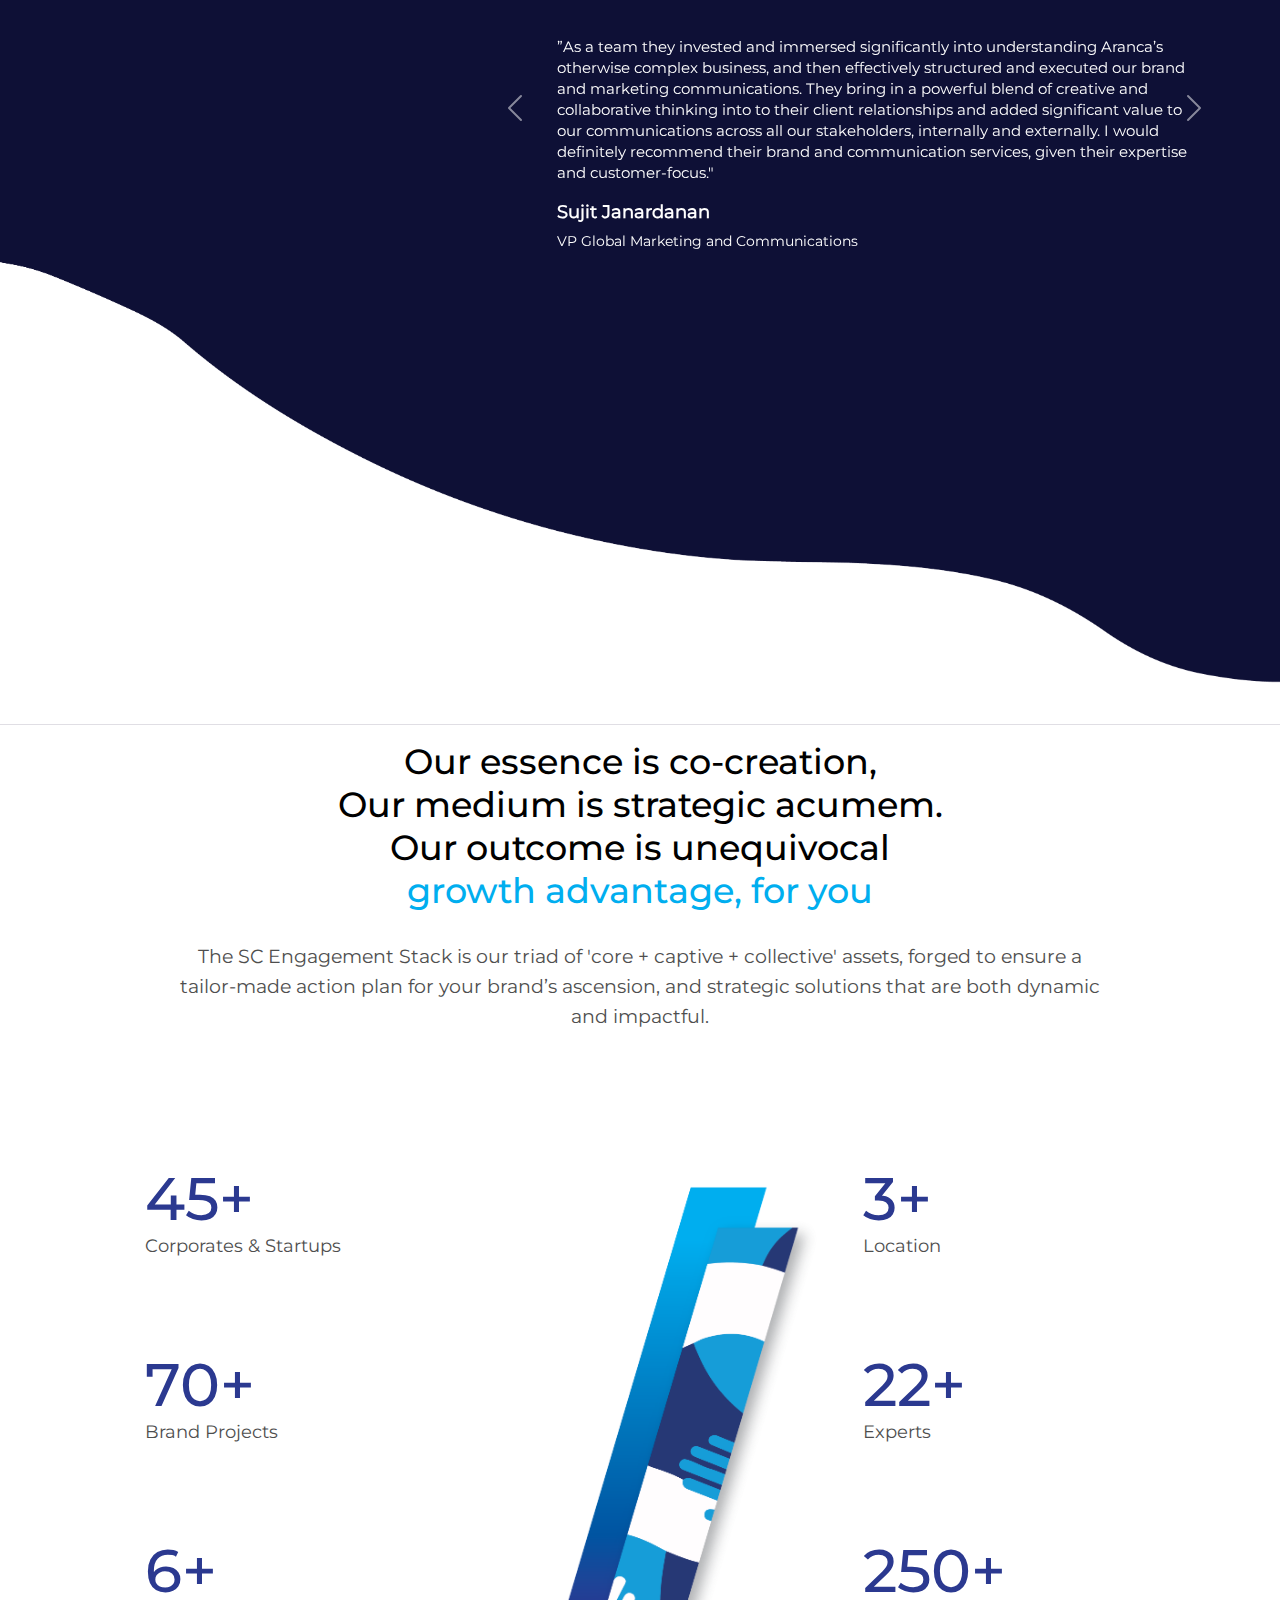
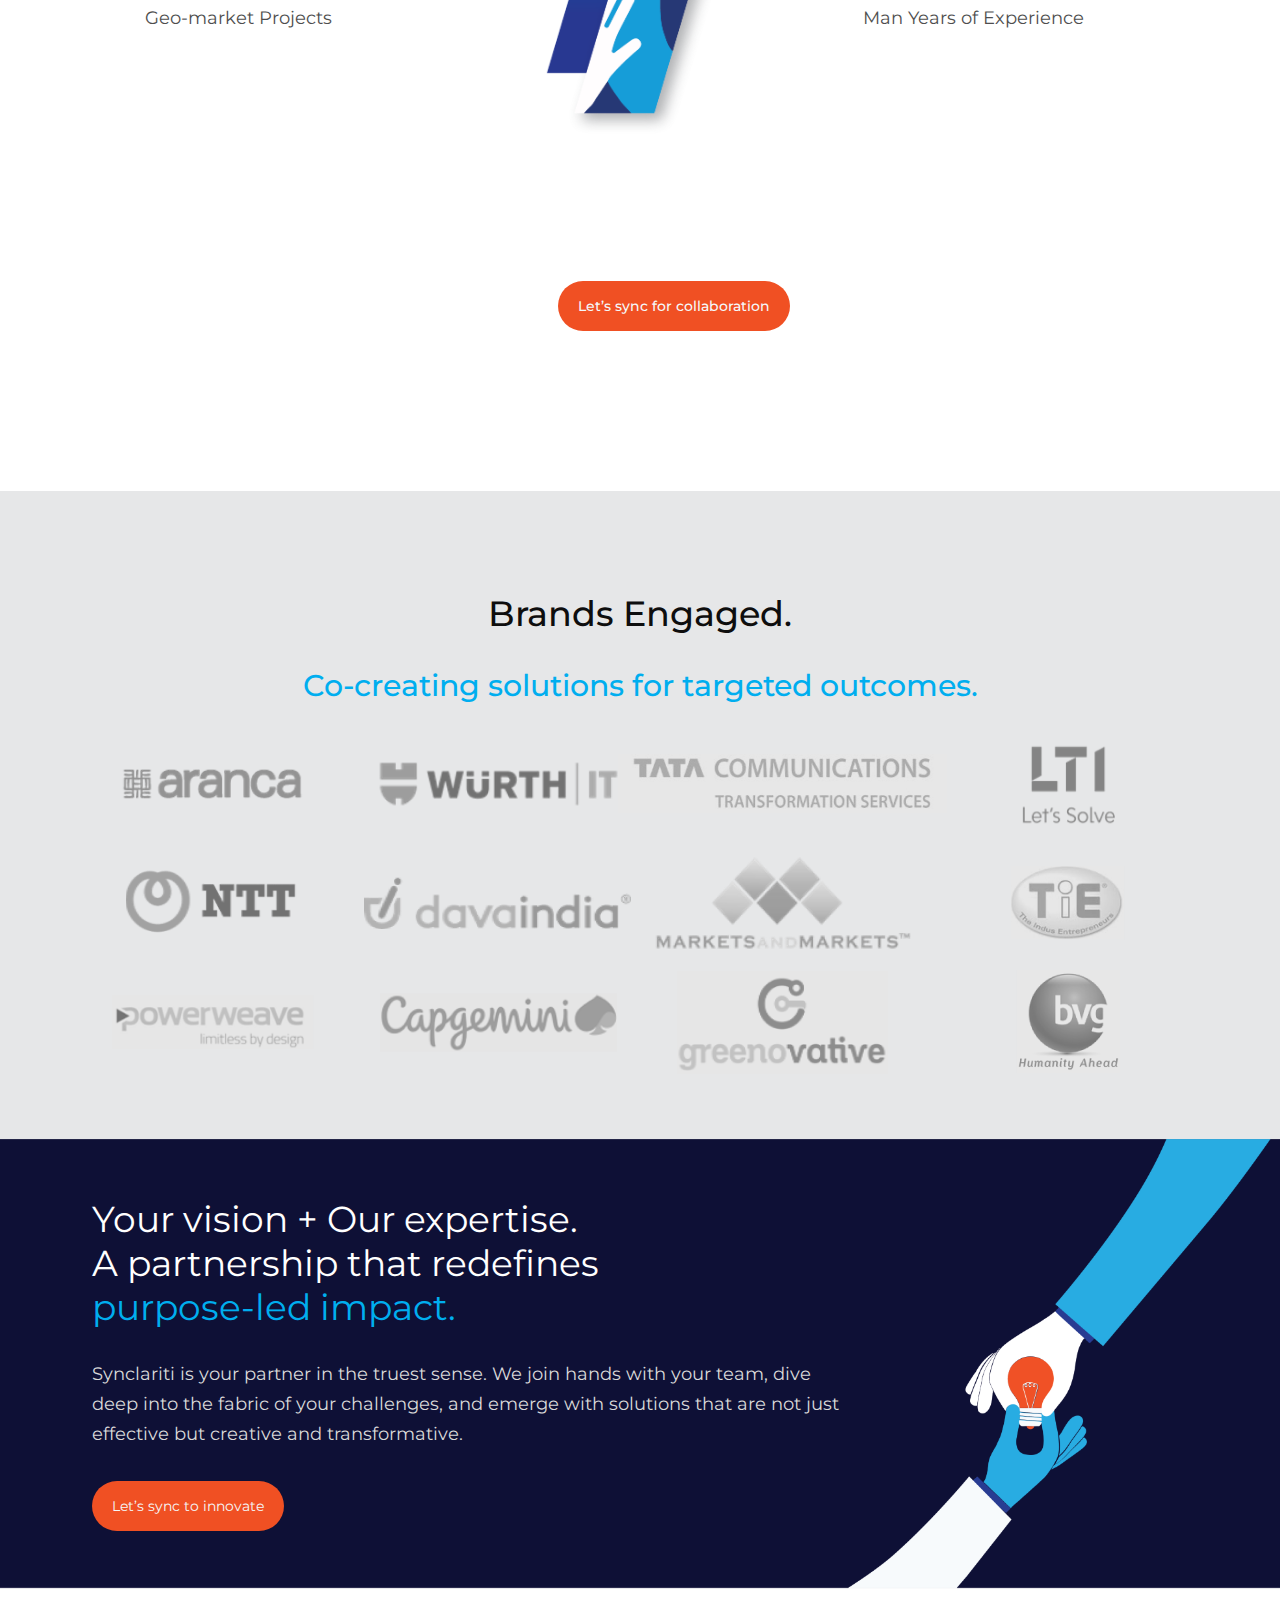
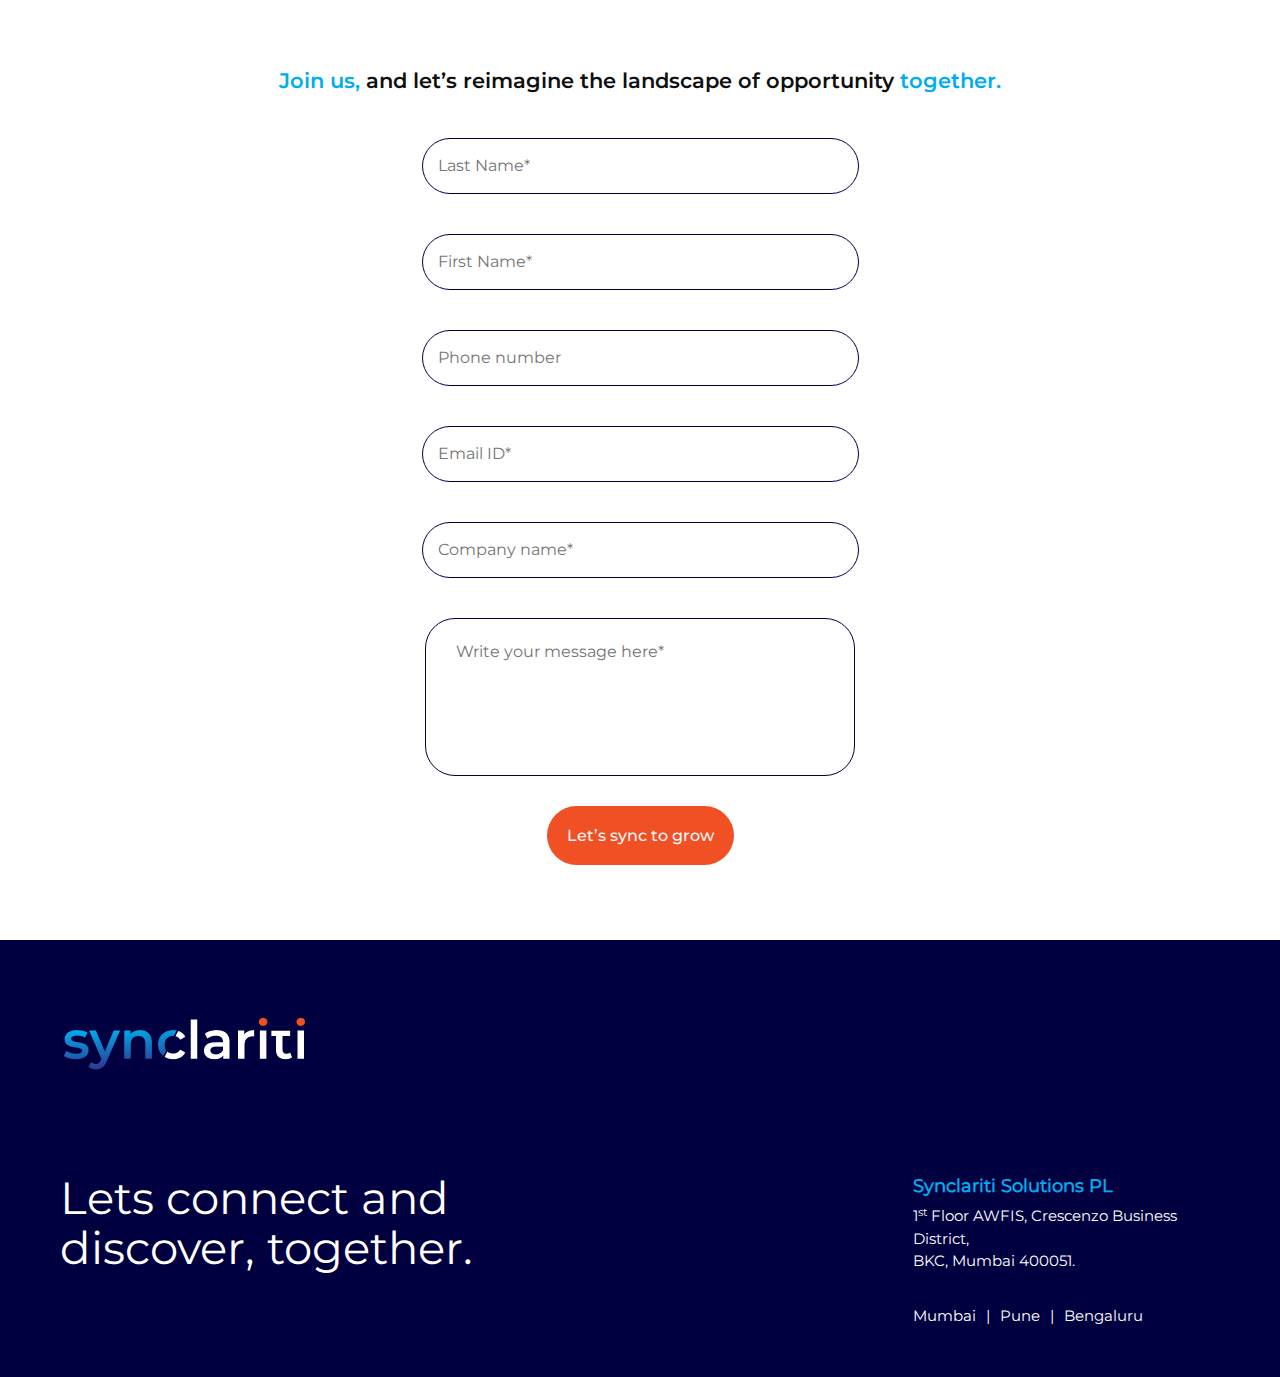
==== commit 220af553: "added new version" ====
--- a/synclariti/index.html
+++ b/synclariti/index.html
@@ -1,5 +1,6 @@
 <!DOCTYPE html>
 <html lang="en">
+
 <head>
     <meta charset="UTF-8">
     <meta name="viewport" content="width=device-width, initial-scale=1.0">
@@ -8,18 +9,16 @@
     <link rel="stylesheet" href="style.css" />
     <link rel="preconnect" href="https://fonts.googleapis.com">
     <link rel="preconnect" href="https://fonts.gstatic.com" crossorigin>
-    <link href="https://fonts.googleapis.com/css2?family=Montserrat:ital,wght@0,100..900;1,100..900&display=swap" rel="stylesheet">
+    <link href="https://fonts.googleapis.com/css2?family=Montserrat:ital,wght@0,100..900;1,100..900&display=swap"
+        rel="stylesheet">
     <title>Synclariti</title>
 </head>
+
 <body>
     <div class="container-fluid menu-wrapper" id="menu-wrapper">
         <div class="logo-wrapper">
-            <img loading="lazy"
-                src="assets/orangecircle.svg"
-                class="orange-icon" />
-            <img loading="lazy"
-                src="assets/logo.svg"
-                class="logo-img" />
+            <img loading="lazy" src="assets/orangecircle.svg" class="orange-icon" />
+            <img loading="lazy" src="assets/logo.svg" class="logo-img" />
         </div>
         <a class="sync-button" href="#contact-form">Let’s sync with purpose</a>
     </div>
@@ -38,22 +37,39 @@
         <div class="visible-mobile"></div>
     </div>
     <div class="container-fluid solution-section-container">
-        <div class="solution-section-wrapper">
-            <div class="soultion-heading">Lets Sync to co-create fit-for-pupose solutions.</div>
-            <div class="solution-info">Strategic offerings, from advisory-to-action</div>
-            <div class="solution-multi-wrapper">
-                <div><img src="assets/Layer_1.svg" alt="img-icons" />
-                    <span>Strategic Account Growth & Engagement</span>
-                </div>
-                <div><img src="assets/Layer_1 (1).svg" alt="img-icons" /><span>Thought Leadership &
-                        CXO Social Eminence</span></div>
-                <div><img src="assets/Layer_1 (2).svg" alt="img-icons" /><span>Brand Pivot and
-                        Go-To-Market IP</span></div>
-                <div><img src="assets/Layer_1 (3).svg" alt="img-icons" /><span>CSR and ESG Impact Communications</span>
-                </div>
-            </div>
-            <a class="sync-to" href="#contact-form">Let's sync</a>
-
+        <div class="row">
+            <div class="col-md-2 mobile-hide"></div>
+            <div class="col-md-8 col-sm-12">
+                <div class="solution-section-wrapper">
+                    <div class="soultion-heading">Lets Sync to co-create fit-for-pupose solutions.</div>
+                    <div class="solution-info">Strategic offerings, from advisory-to-action</div>
+                    <div class="solution-multi-wrapper">
+                        <div class="row">
+                            <div class="col-md-3 col-sm-12 col-xs-12">
+                                <img src="assets/Layer_1.svg" alt="img-icons" />
+                                <span>Strategic Account Growth & Engagement</span>
+                            </div>
+                            <div class="col-md-3 col-sm-12 col-xs-12">
+                                <img src="assets/Layer_1 (1).svg" alt="img-icons" /><span>Thought Leadership &
+                                    CXO Social Eminence</span>
+                            </div>
+                            <div class="col-md-3 col-sm-12 col-xs-12">
+                                <img src="assets/Layer_1 (2).svg" alt="img-icons" /><span>Brand Pivot and
+                                    Go-To-Market IP</span>
+                            </div>
+                            <div class="col-md-3 col-sm-12 col-xs-12">
+                                <img src="assets/Layer_1 (3).svg" alt="img-icons" /><span>CSR and ESG Impact
+                                    Communications</span>
+                            </div>
+                            <div class="col-md-12"></div>
+                        </div>
+                    </div>
+                    <div class="solution-action-wrapper">
+                        <a class="sync-to" href="#contact-form">Let's sync</a>
+                    </div>
+                </div>
+            </div>
+            <div class="col-md-2 mobile-hide"></div>
         </div>
     </div>
     <!-- TestimonialBanner-section -->
@@ -188,44 +204,70 @@
     <div class="container-fluid brands-section">
         <div class="brands-title">Brands Engaged.</div>
         <div class="brand-heading">Co-creating solutions for targeted outcomes.</div>
-        <div class="brands-img-wrapper">
-            <!-- <img src="assets/Brands-img.png" alt="brands-img" /> -->
-            <div class="tata-logo">
-                <img src="assets/aranca-img.png" alt="aranca-img" />
-            </div>
-            <div class="tata-logo">
-                <img src="assets/wurth-it.png" alt="wurth-img" />
-            </div>
-            <div class="tata-logo">
-                <img src="assets/TATA.png" alt="tata-img" />
-            </div>
-            <div class="mobile-size">
-                <img src="assets/LTI.png" alt="lti-img" />
-            </div>
-            <div>
-                <img src="assets/NTT.png" alt="nti-img" />
-            </div>
-            <div class="tata-logo">
-                <img src="assets/davaindia.png" alt="davaindia-img" />
-            </div>
-            <div class="tata-logo">
-                <img src="assets/Marktes.png" alt="market-img" />
-            </div>
-            <div class="mobile-size">
-                <img src="assets/TIE.png" alt="tie-img" />
-            </div>
-            <div class="tata-logo">
-                <img src="assets/powerwave.png" alt="powerwaves-img" />
-            </div>
-            <div>
-                <img src="assets/capgemini.png" alt="capgemini-img" />
-            </div>
-            <div class="tata-logo">
-                <img src="assets/greenovative.png" alt="greenovative
+        <!-- <img src="assets/Brands-img.png" alt="brands-img" /> -->
+        <div class="container client-wrapper">
+            <div class="row">
+                <div class="col-md-3 col-sm-6 col-xs-6">
+                    <div class="client-logo-img-panel">
+                        <img src="assets/aranca-img.png" alt="aranca-img" />
+                    </div>
+                </div>
+                <div class="col-md-3 col-sm-6 col-xs-6">
+                    <div class="client-logo-img-panel">
+                        <img src="assets/wurth-it.png" alt="wurth-img" />
+                    </div>
+                </div>
+                <div class="col-md-3 col-sm-6 col-xs-6">
+                    <div class="client-logo-img-panel">
+                        <img src="assets/TATA.png" alt="tata-img" />
+                    </div>
+                </div>
+                <div class="col-md-3 col-sm-6 col-xs-6">
+                    <div class="client-logo-img-panel">
+                        <img src="assets/LTI.png" alt="lti-img" />
+                    </div>
+                </div>
+                <div class="col-md-3 col-sm-6 col-xs-6">
+                    <div class="client-logo-img-panel">
+                        <img src="assets/NTT.png" alt="nti-img" />
+                    </div>
+                </div>
+                <div class="col-md-3 col-sm-6 col-xs-6">
+                    <div class="client-logo-img-panel">
+                        <img src="assets/davaindia.png" alt="davaindia-img" />
+                    </div>
+                </div>
+                <div class="col-md-3 col-sm-6 col-xs-6">
+                    <div class="client-logo-img-panel">
+                        <img src="assets/Marktes.png" alt="market-img" />
+                    </div>
+                </div>
+                <div class="col-md-3 col-sm-6 col-xs-6">
+                    <div class="client-logo-img-panel">
+                        <img src="assets/TIE.png" alt="tie-img" />
+                    </div>
+                </div>
+                <div class="col-md-3 col-sm-6 col-xs-6">
+                    <div class="client-logo-img-panel">
+                        <img src="assets/powerwave.png" alt="powerwaves-img" />
+                    </div>
+                </div>
+                <div class="col-md-3 col-sm-6 col-xs-6">
+                    <div class="client-logo-img-panel">
+                        <img src="assets/capgemini.png" alt="capgemini-img" />
+                    </div>
+                </div>
+                <div class="col-md-3 col-sm-6 col-xs-6">
+                    <div class="client-logo-img-panel">
+                        <img src="assets/greenovative.png" alt="greenovative
             -img" />
-            </div>
-            <div class="mobile-size">
-                <img src="assets/bvg.png" alt="bvg-img" />
+                    </div>
+                </div>
+                <div class="col-md-3 col-sm-6 col-xs-6">
+                    <div class="client-logo-img-panel">
+                        <img src="assets/bvg.png" alt="bvg-img" />
+                    </div>
+                </div>
             </div>
         </div>
     </div>
--- a/synclariti/style.css
+++ b/synclariti/style.css
@@ -154,13 +154,31 @@
 .solution-section-wrapper {
   background-color: #ffffff;
   margin: auto 0;
-  display: flex;
+  float: left;
+  width: 100%;
+  /* display: flex;
   flex-direction: column;
   text-align: center;
   margin-top: -8%;
-  gap: 2rem;
+  gap: 2rem; 
+   */
   padding: 2rem;
   border-radius: 10px;
+  text-align: center;
+  img {
+    display: block;
+    text-align: center;
+    margin: auto;
+    margin-bottom: 15px;
+    margin-top: 15px;
+    width: 80px;
+  }
+  .sync-to {
+    margin-top: 30px !important;
+    display: block;
+    width: 150px;
+    margin: auto;
+  }
 }
 
 .soultion-heading {
@@ -173,6 +191,7 @@
   font-size: 21px;
   color: #00aeef;
   font-family: Montserrat-Medium;
+  padding: 20px 0px;
 }
 
 .solution-multi-wrapper {
@@ -182,15 +201,13 @@
   flex: 1;
   gap: 4rem;
 }
-.solution-multi-wrapper div {
+/* .solution-multi-wrapper div {
   display: flex;
   flex-direction: column;
   justify-content: cente1;
   align-items: center;
   gap: 1rem;
-  width: 200px;
-  /* height: 150px; */
-  /* border: 2px solid red; */
+  width: 200px; 
   img {
     width: 80px;
   }
@@ -199,7 +216,7 @@
   color: black;
   line-height: 26px;
   font-family: Montserrat-Medium;
-}
+} */
 .sync-to {
   cursor: pointer;
   border: none;
@@ -653,6 +670,20 @@
 /** MEDIA QUERY STARTED */
 
 @media only screen and (min-width: 320px) and (max-width: 768px) {
+  .client-wrapper .col-sm-6,
+  .client-wrapper .col-xs-6 {
+    width: 50%;
+    margin: auto;
+    display: block;
+    text-align: center;
+    img {
+      width: 150px;
+    }
+  }
+  .mobile-hide {
+    display: none;
+  }
+
   .visible-mobile {
     width: 100%;
     /* background-image: url(assets/Synclariti\ Banner-09.png); */
@@ -754,6 +785,8 @@
     padding-top: 2rem;
     margin: 0 30px;
     padding: 1rem 0rem;
+    margin-bottom: 20px;
+    width: 90vw;
   }
 
   .soultion-heading {
@@ -766,7 +799,7 @@
   .solution-info {
     font-size: 21px;
     font-family: Montserrat-Medium;
-    padding: 0rem 0rem;
+    padding: 0rem 2rem;
   }
 
   .solution-multi-wrapper {
@@ -779,9 +812,6 @@
     padding-left: 1rem;
     padding-top: 1.5rem;
   }
-  .solution-multi-wrapper div {
-    height: 80px;
-  }
   .sync-to {
     font: 505 20px Montserrat, sans-serif;
     margin-top: 4rem;
@@ -909,6 +939,7 @@
     line-height: 30px;
     font-family: Montserrat-Medium;
     text-align: center;
+    padding: 15px;
   }
 
   .our-deatils {
@@ -1082,6 +1113,47 @@
 }
 
 @media only screen and (min-width: 768px) and (max-width: 1024px) {
+  .client-wrapper .col-sm-6,
+  .client-wrapper .col-xs-6 {
+    width: 50%;
+    margin: auto;
+    display: block;
+    text-align: center;
+    img {
+      width: 150px;
+    }
+  }
+
+  .mobile-hide {
+    display: none;
+  }
+  .orange-icon {
+    width: 65px;
+  }
+
+  .solution-section-wrapper {
+    padding-top: 2rem;
+    margin: 0 30px;
+    padding: 1rem 0rem;
+    margin-bottom: 20px;
+    width: 90vw;
+  }
+
+  .solution-multi-wrapper {
+    gap: 0rem;
+  }
+
+  .hero-desc {
+    max-width: 600px;
+    min-width: 600px;
+  }
+
+  .solution-section-wrapper {
+    width: 600px;
+    margin-bottom: 20px;
+    margin-top: 20px;
+  }
+
   .hero-heading {
     font-size: 18px;
     color: #0e0e0e;
@@ -1412,3 +1484,18 @@
     font: 20px / 100% Montserrat, sans-serif;
   }
 }
+.client-logo-img-panel {
+  display: flex;
+  justify-content: center;
+  align-items: center;
+  min-height: 104px;
+}
+
+.client-wrapper .col-md-3 {
+  margin-bottom: 15px;
+}
+
+html {
+  width: 100%;
+  overflow-y: auto !important;
+}
